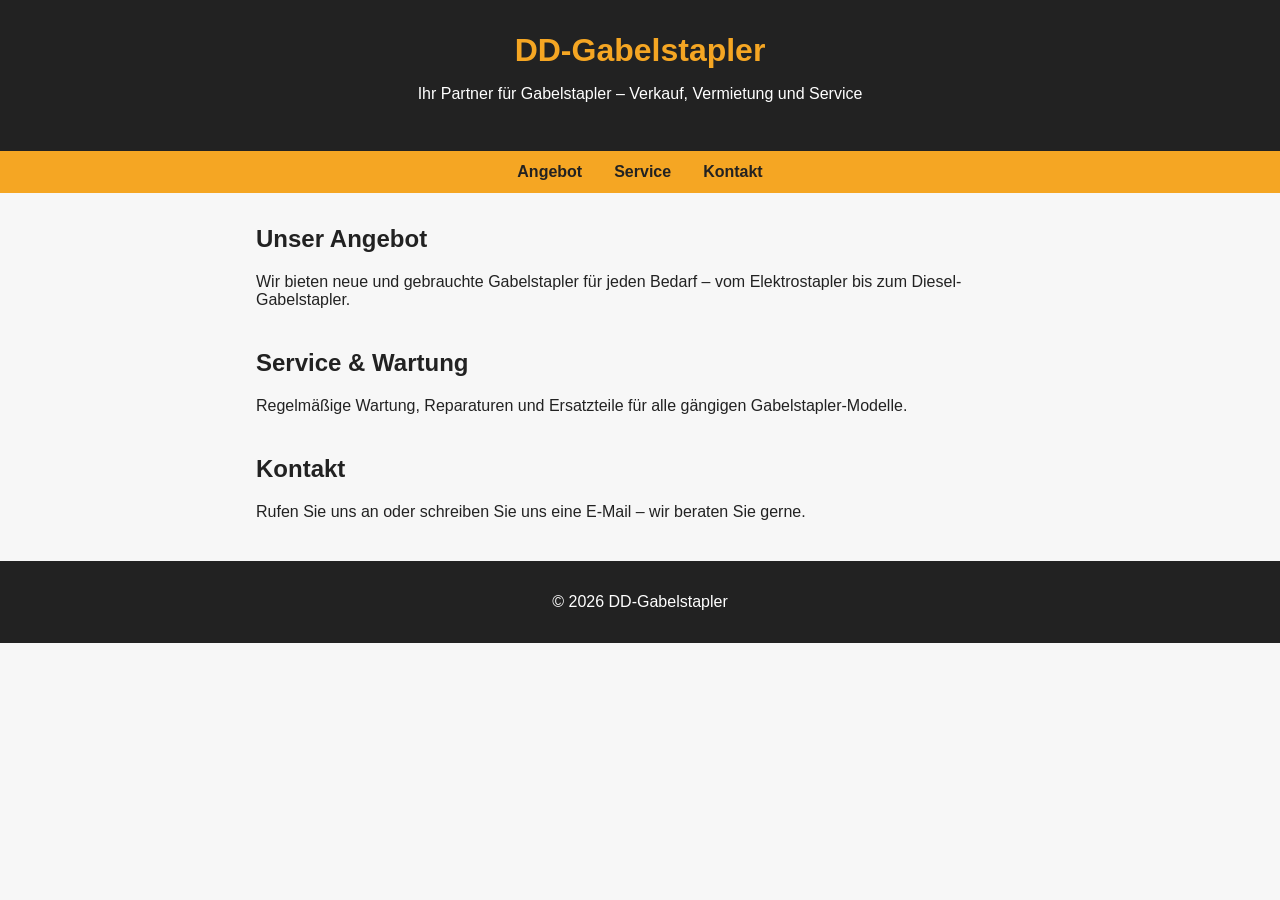
==== index.html @ f49a1f45 "Initial website scaffold for DD-Gabelstapler Co-Authored-By: Claude Sonnet 5 <noreply@anthropic.com>" ====
<!DOCTYPE html>
<html lang="de">
<head>
  <meta charset="UTF-8">
  <meta name="viewport" content="width=device-width, initial-scale=1.0">
  <title>DD-Gabelstapler</title>
  <link rel="stylesheet" href="style.css">
</head>
<body>
  <header>
    <h1>DD-Gabelstapler</h1>
    <p>Ihr Partner für Gabelstapler – Verkauf, Vermietung und Service</p>
  </header>

  <nav>
    <a href="#angebot">Angebot</a>
    <a href="#service">Service</a>
    <a href="#kontakt">Kontakt</a>
  </nav>

  <main>
    <section id="angebot">
      <h2>Unser Angebot</h2>
      <p>Wir bieten neue und gebrauchte Gabelstapler für jeden Bedarf – vom Elektrostapler bis zum Diesel-Gabelstapler.</p>
    </section>

    <section id="service">
      <h2>Service &amp; Wartung</h2>
      <p>Regelmäßige Wartung, Reparaturen und Ersatzteile für alle gängigen Gabelstapler-Modelle.</p>
    </section>

    <section id="kontakt">
      <h2>Kontakt</h2>
      <p>Rufen Sie uns an oder schreiben Sie uns eine E-Mail – wir beraten Sie gerne.</p>
    </section>
  </main>

  <footer>
    <p>&copy; 2026 DD-Gabelstapler</p>
  </footer>
</body>
</html>
---- style.css ----
:root {
  --primary: #f5a623;
  --dark: #222;
  --light: #f7f7f7;
}

* {
  box-sizing: border-box;
}

body {
  margin: 0;
  font-family: Arial, Helvetica, sans-serif;
  color: var(--dark);
  background: var(--light);
}

header {
  background: var(--dark);
  color: white;
  padding: 2rem 1rem;
  text-align: center;
}

header h1 {
  margin: 0;
  color: var(--primary);
}

nav {
  display: flex;
  justify-content: center;
  gap: 2rem;
  background: var(--primary);
  padding: 0.75rem;
}

nav a {
  color: var(--dark);
  text-decoration: none;
  font-weight: bold;
}

nav a:hover {
  text-decoration: underline;
}

main {
  max-width: 800px;
  margin: 2rem auto;
  padding: 0 1rem;
}

section {
  margin-bottom: 2.5rem;
}

footer {
  text-align: center;
  padding: 1rem;
  background: var(--dark);
  color: white;
}
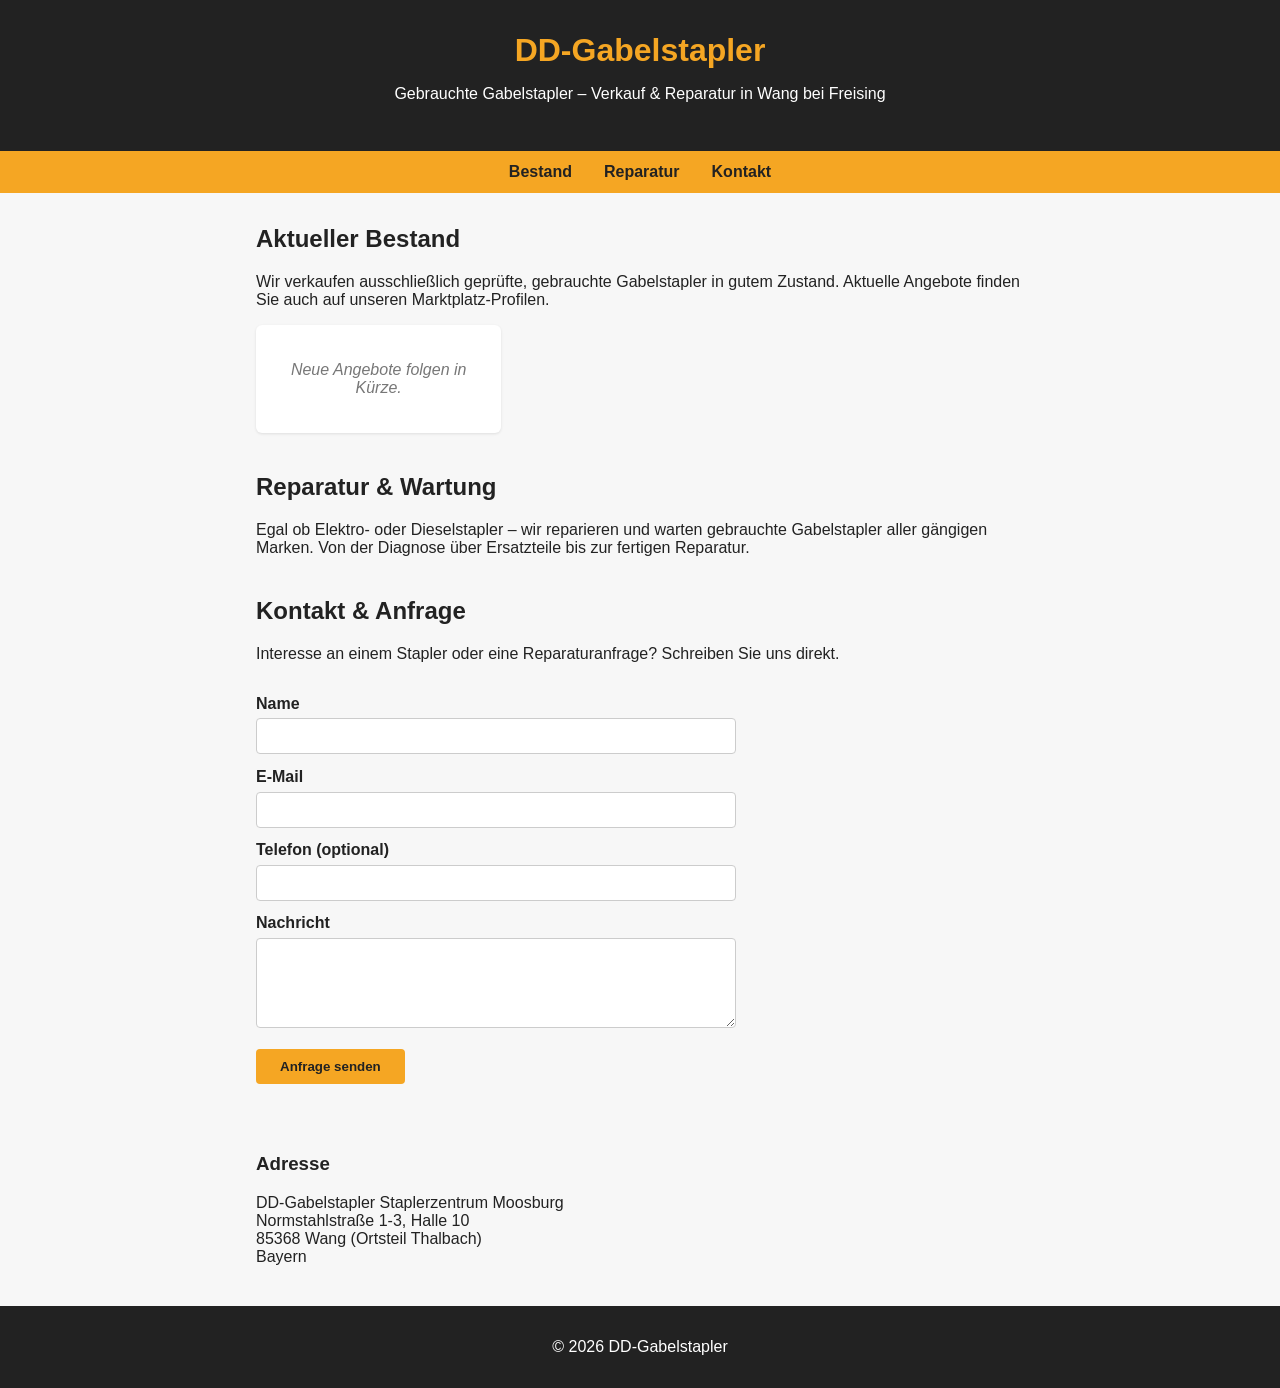
==== commit 849f2e2d: "Add real business content, contact form and PWA install support Website now reflects DD-Gabelstapler" ====
--- a/index.html
+++ b/index.html
@@ -3,40 +3,77 @@
 <head>
   <meta charset="UTF-8">
   <meta name="viewport" content="width=device-width, initial-scale=1.0">
-  <title>DD-Gabelstapler</title>
+  <title>DD-Gabelstapler – Staplerzentrum Moosburg</title>
+  <meta name="description" content="Gebrauchte Gabelstapler kaufen und reparieren lassen. DD-Gabelstapler Staplerzentrum in Wang bei Freising, Bayern.">
+  <link rel="manifest" href="manifest.json">
+  <meta name="theme-color" content="#f5a623">
   <link rel="stylesheet" href="style.css">
 </head>
 <body>
   <header>
     <h1>DD-Gabelstapler</h1>
-    <p>Ihr Partner für Gabelstapler – Verkauf, Vermietung und Service</p>
+    <p>Gebrauchte Gabelstapler – Verkauf &amp; Reparatur in Wang bei Freising</p>
+    <button id="install-btn" hidden>App installieren</button>
   </header>
 
   <nav>
-    <a href="#angebot">Angebot</a>
-    <a href="#service">Service</a>
+    <a href="#bestand">Bestand</a>
+    <a href="#service">Reparatur</a>
     <a href="#kontakt">Kontakt</a>
   </nav>
 
   <main>
-    <section id="angebot">
-      <h2>Unser Angebot</h2>
-      <p>Wir bieten neue und gebrauchte Gabelstapler für jeden Bedarf – vom Elektrostapler bis zum Diesel-Gabelstapler.</p>
+    <section id="bestand">
+      <h2>Aktueller Bestand</h2>
+      <p>Wir verkaufen ausschließlich geprüfte, gebrauchte Gabelstapler in gutem Zustand. Aktuelle Angebote finden Sie auch auf unseren Marktplatz-Profilen.</p>
+      <div class="grid" id="inventory">
+        <div class="card placeholder">
+          <p>Neue Angebote folgen in Kürze.</p>
+        </div>
+      </div>
     </section>
 
     <section id="service">
-      <h2>Service &amp; Wartung</h2>
-      <p>Regelmäßige Wartung, Reparaturen und Ersatzteile für alle gängigen Gabelstapler-Modelle.</p>
+      <h2>Reparatur &amp; Wartung</h2>
+      <p>Egal ob Elektro- oder Dieselstapler – wir reparieren und warten gebrauchte Gabelstapler aller gängigen Marken. Von der Diagnose über Ersatzteile bis zur fertigen Reparatur.</p>
     </section>
 
     <section id="kontakt">
-      <h2>Kontakt</h2>
-      <p>Rufen Sie uns an oder schreiben Sie uns eine E-Mail – wir beraten Sie gerne.</p>
+      <h2>Kontakt &amp; Anfrage</h2>
+      <p>Interesse an einem Stapler oder eine Reparaturanfrage? Schreiben Sie uns direkt.</p>
+      <form id="kontaktform">
+        <label for="name">Name</label>
+        <input type="text" id="name" name="name" required>
+
+        <label for="email">E-Mail</label>
+        <input type="email" id="email" name="email" required>
+
+        <label for="telefon">Telefon (optional)</label>
+        <input type="tel" id="telefon" name="telefon">
+
+        <label for="nachricht">Nachricht</label>
+        <textarea id="nachricht" name="nachricht" rows="4" required></textarea>
+
+        <button type="submit">Anfrage senden</button>
+        <p id="form-status" role="status"></p>
+      </form>
+
+      <div class="adresse">
+        <h3>Adresse</h3>
+        <p>
+          DD-Gabelstapler Staplerzentrum Moosburg<br>
+          Normstahlstraße 1-3, Halle 10<br>
+          85368 Wang (Ortsteil Thalbach)<br>
+          Bayern
+        </p>
+      </div>
     </section>
   </main>
 
   <footer>
     <p>&copy; 2026 DD-Gabelstapler</p>
   </footer>
+
+  <script src="app.js"></script>
 </body>
 </html>
--- a/style.css
+++ b/style.css
@@ -25,6 +25,17 @@
 header h1 {
   margin: 0;
   color: var(--primary);
+}
+
+#install-btn {
+  margin-top: 1rem;
+  padding: 0.5rem 1.25rem;
+  background: var(--primary);
+  color: var(--dark);
+  border: none;
+  border-radius: 4px;
+  font-weight: bold;
+  cursor: pointer;
 }
 
 nav {
@@ -55,6 +66,68 @@
   margin-bottom: 2.5rem;
 }
 
+.grid {
+  display: grid;
+  grid-template-columns: repeat(auto-fill, minmax(220px, 1fr));
+  gap: 1rem;
+  margin-top: 1rem;
+}
+
+.card {
+  background: white;
+  border-radius: 6px;
+  padding: 1.25rem;
+  box-shadow: 0 1px 3px rgba(0, 0, 0, 0.1);
+}
+
+.card.placeholder {
+  text-align: center;
+  color: #777;
+  font-style: italic;
+}
+
+form {
+  display: flex;
+  flex-direction: column;
+  max-width: 480px;
+  margin-top: 1.5rem;
+  gap: 0.35rem;
+}
+
+form label {
+  font-weight: bold;
+  margin-top: 0.5rem;
+}
+
+form input,
+form textarea {
+  padding: 0.5rem;
+  border: 1px solid #ccc;
+  border-radius: 4px;
+  font: inherit;
+}
+
+form button {
+  margin-top: 1rem;
+  padding: 0.6rem 1.5rem;
+  background: var(--primary);
+  color: var(--dark);
+  border: none;
+  border-radius: 4px;
+  font-weight: bold;
+  cursor: pointer;
+  align-self: flex-start;
+}
+
+#form-status {
+  color: green;
+  font-weight: bold;
+}
+
+.adresse {
+  margin-top: 2rem;
+}
+
 footer {
   text-align: center;
   padding: 1rem;
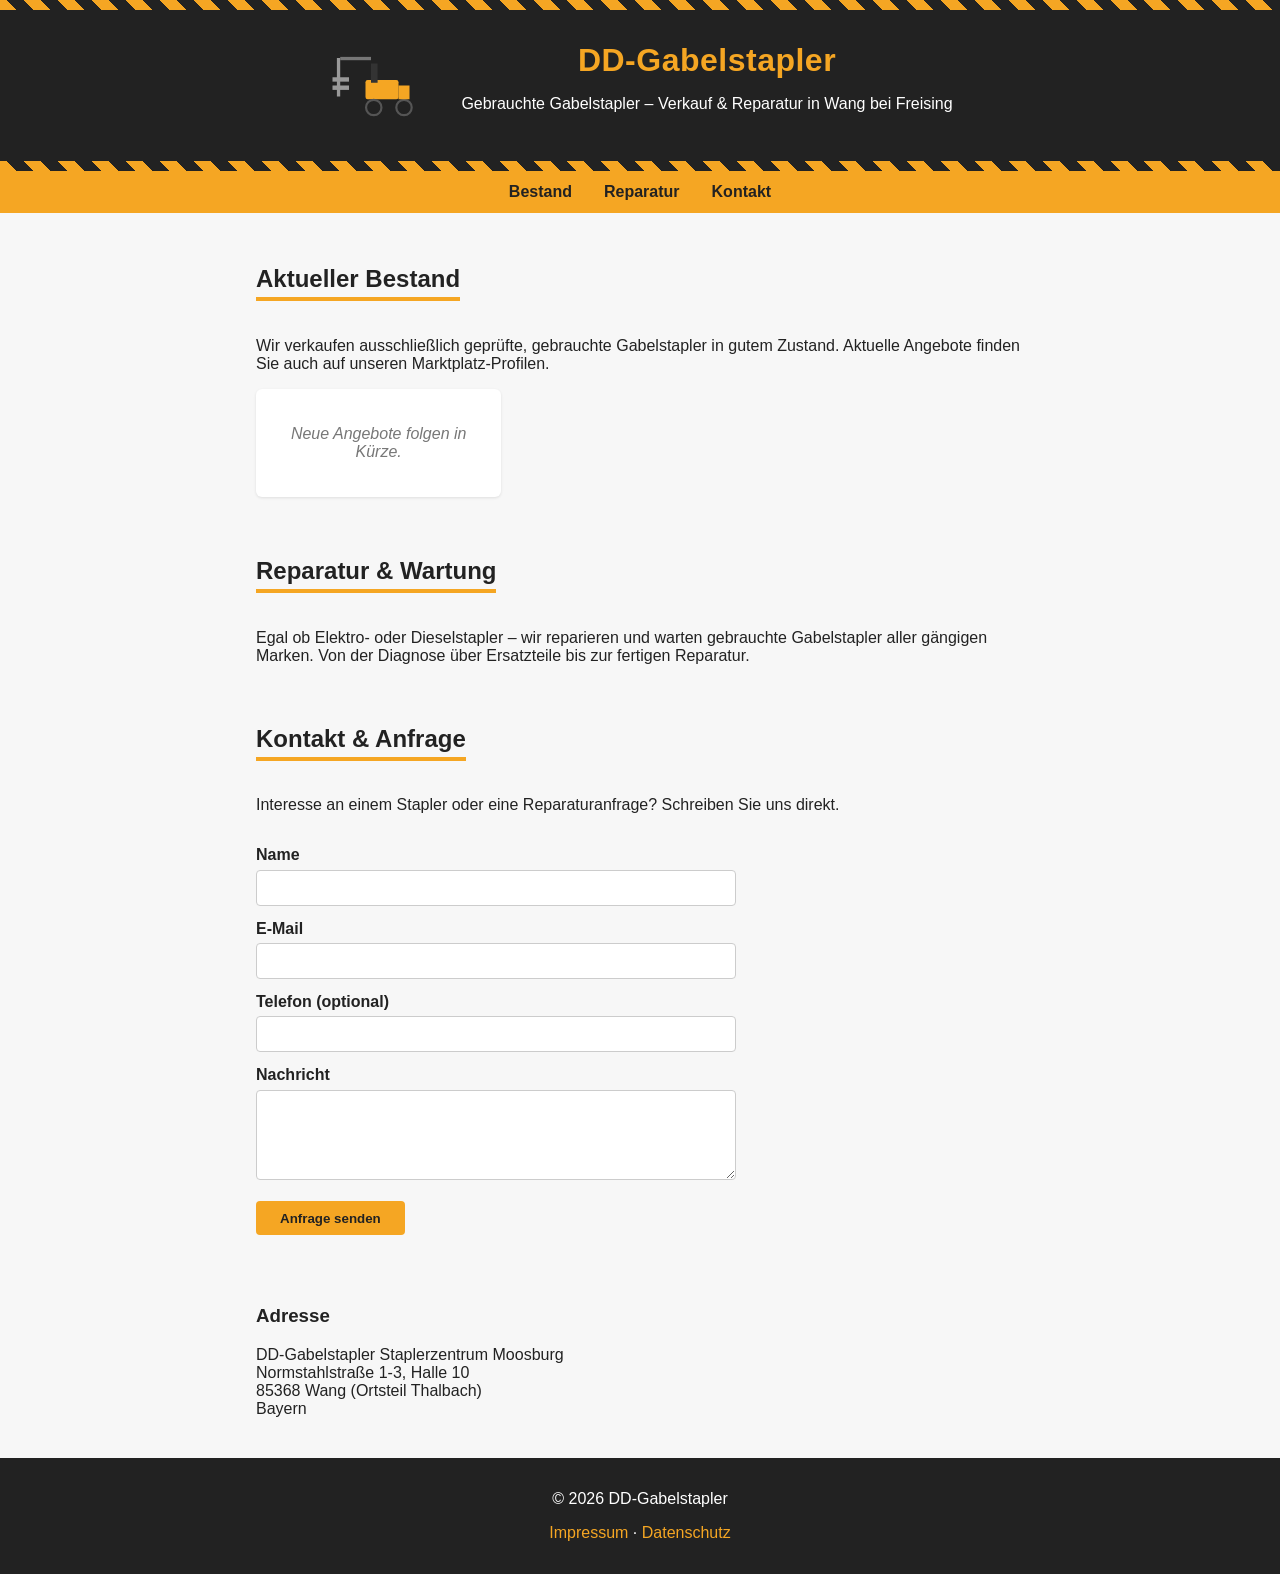
==== commit 4e43593d: "Add Impressum/Datenschutz pages and forklift-themed design Adds required legal pages for DSGVO/TMG c" ====
--- a/index.html
+++ b/index.html
@@ -11,9 +11,26 @@
 </head>
 <body>
   <header>
-    <h1>DD-Gabelstapler</h1>
-    <p>Gebrauchte Gabelstapler – Verkauf &amp; Reparatur in Wang bei Freising</p>
-    <button id="install-btn" hidden>App installieren</button>
+    <div class="hazard-stripe"></div>
+    <div class="header-content">
+      <svg class="forklift-icon" viewBox="0 0 200 140" aria-hidden="true">
+        <rect x="70" y="60" width="60" height="35" rx="4" fill="#f5a623"/>
+        <rect x="80" y="30" width="12" height="35" fill="#333"/>
+        <circle cx="85" cy="110" r="14" fill="#222" stroke="#555" stroke-width="4"/>
+        <circle cx="140" cy="110" r="14" fill="#222" stroke="#555" stroke-width="4"/>
+        <rect x="130" y="70" width="20" height="25" fill="#f5a623"/>
+        <rect x="18" y="20" width="6" height="70" fill="#999"/>
+        <rect x="10" y="55" width="30" height="8" fill="#999"/>
+        <rect x="10" y="70" width="30" height="8" fill="#999"/>
+        <rect x="24" y="18" width="56" height="6" fill="#777"/>
+      </svg>
+      <div>
+        <h1>DD-Gabelstapler</h1>
+        <p>Gebrauchte Gabelstapler – Verkauf &amp; Reparatur in Wang bei Freising</p>
+        <button id="install-btn" hidden>App installieren</button>
+      </div>
+    </div>
+    <div class="hazard-stripe"></div>
   </header>
 
   <nav>
@@ -72,6 +89,7 @@
 
   <footer>
     <p>&copy; 2026 DD-Gabelstapler</p>
+    <p class="legal-links"><a href="impressum.html">Impressum</a> · <a href="datenschutz.html">Datenschutz</a></p>
   </footer>
 
   <script src="app.js"></script>
--- a/style.css
+++ b/style.css
@@ -18,13 +18,39 @@
 header {
   background: var(--dark);
   color: white;
+  text-align: center;
+}
+
+.hazard-stripe {
+  height: 10px;
+  background: repeating-linear-gradient(
+    45deg,
+    var(--primary),
+    var(--primary) 12px,
+    var(--dark) 12px,
+    var(--dark) 24px
+  );
+}
+
+.header-content {
+  display: flex;
+  align-items: center;
+  justify-content: center;
+  gap: 1.5rem;
   padding: 2rem 1rem;
-  text-align: center;
+  flex-wrap: wrap;
+}
+
+.forklift-icon {
+  width: 110px;
+  height: auto;
+  flex-shrink: 0;
 }
 
 header h1 {
   margin: 0;
   color: var(--primary);
+  letter-spacing: 0.5px;
 }
 
 #install-btn {
@@ -64,6 +90,12 @@
 
 section {
   margin-bottom: 2.5rem;
+}
+
+section h2 {
+  display: inline-block;
+  border-bottom: 4px solid var(--primary);
+  padding-bottom: 0.25rem;
 }
 
 .grid {
@@ -134,3 +166,24 @@
   background: var(--dark);
   color: white;
 }
+
+.legal-links {
+  margin-top: 0.5rem;
+}
+
+.legal-links a {
+  color: var(--primary);
+  text-decoration: none;
+}
+
+.legal-links a:hover {
+  text-decoration: underline;
+}
+
+.legal-page main {
+  max-width: 700px;
+}
+
+.legal-page h2 {
+  margin-top: 2rem;
+}
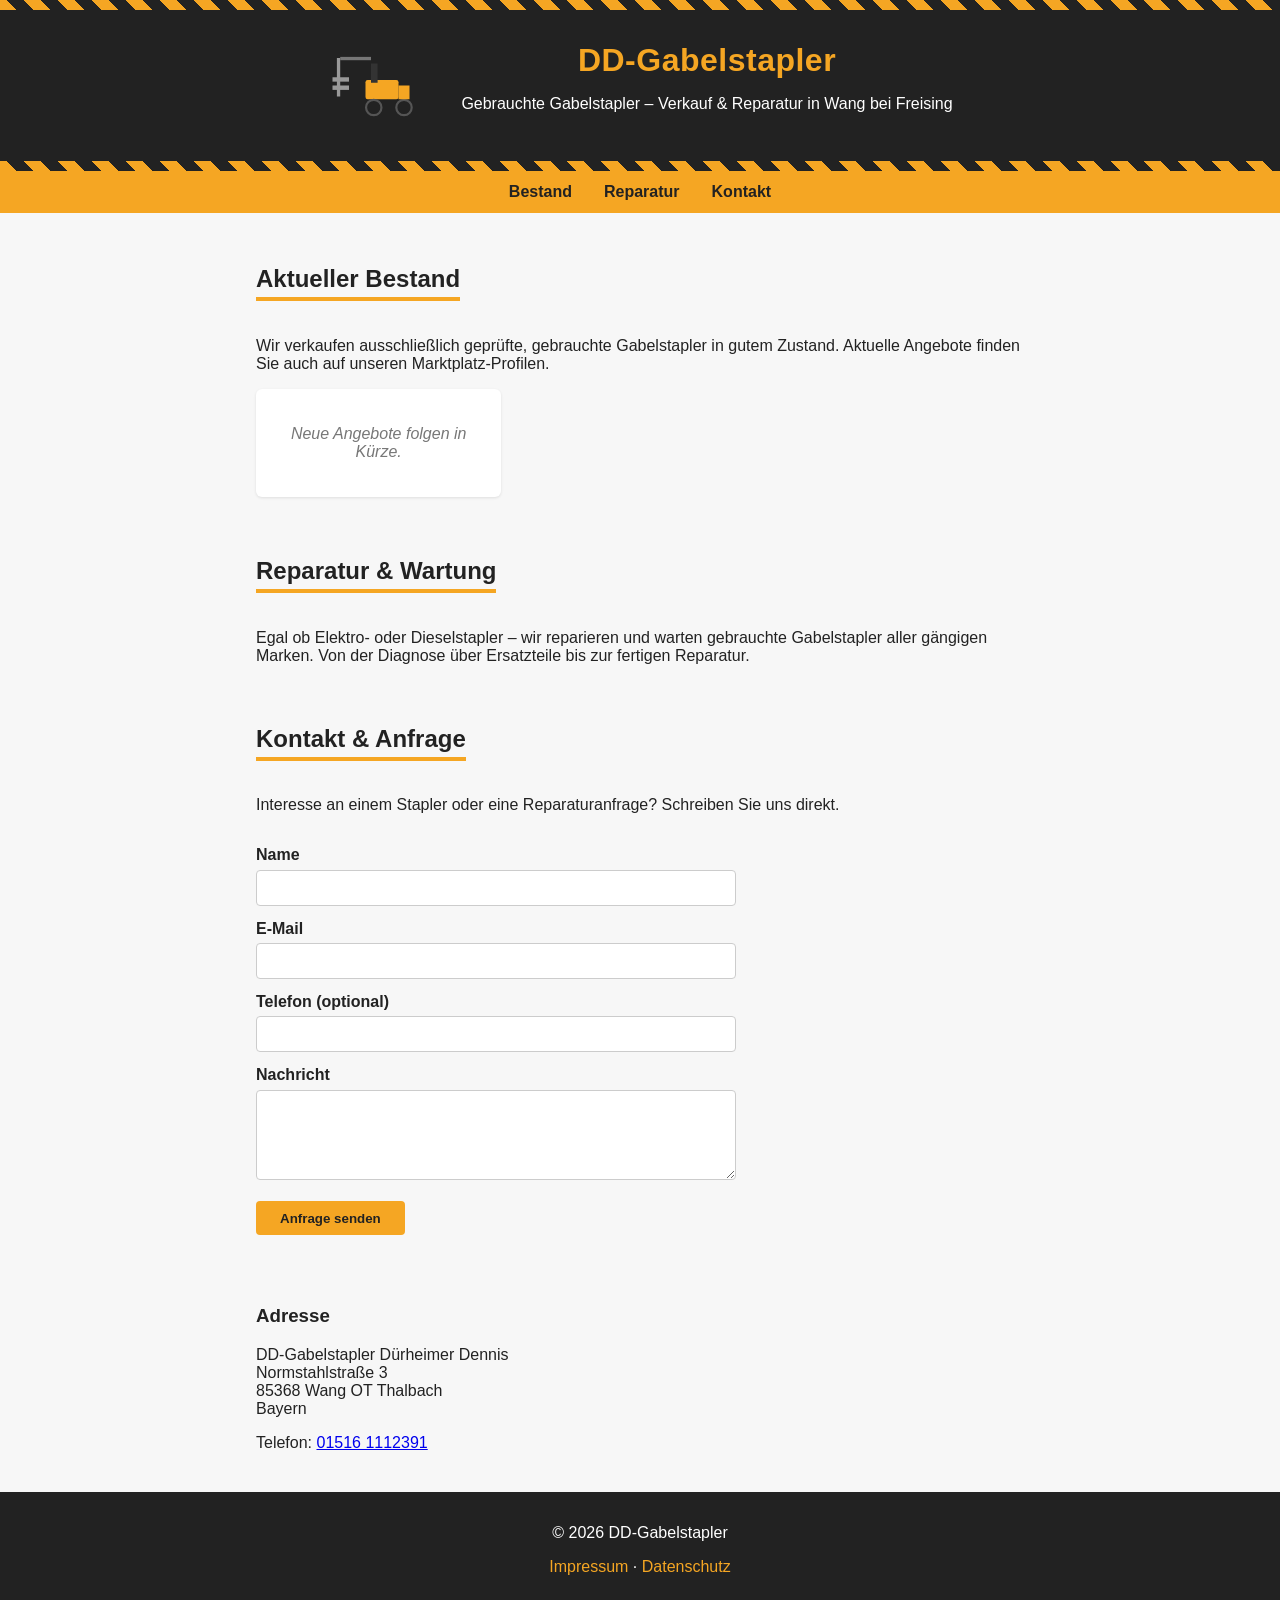
==== commit add5b747: "Update legal name, address and phone number Co-Authored-By: Claude Sonnet 5 <noreply@anthropic.com>" ====
--- a/index.html
+++ b/index.html
@@ -78,11 +78,12 @@
       <div class="adresse">
         <h3>Adresse</h3>
         <p>
-          DD-Gabelstapler Staplerzentrum Moosburg<br>
-          Normstahlstraße 1-3, Halle 10<br>
-          85368 Wang (Ortsteil Thalbach)<br>
+          DD-Gabelstapler Dürheimer Dennis<br>
+          Normstahlstraße 3<br>
+          85368 Wang OT Thalbach<br>
           Bayern
         </p>
+        <p>Telefon: <a href="tel:+4915161112391">01516 1112391</a></p>
       </div>
     </section>
   </main>
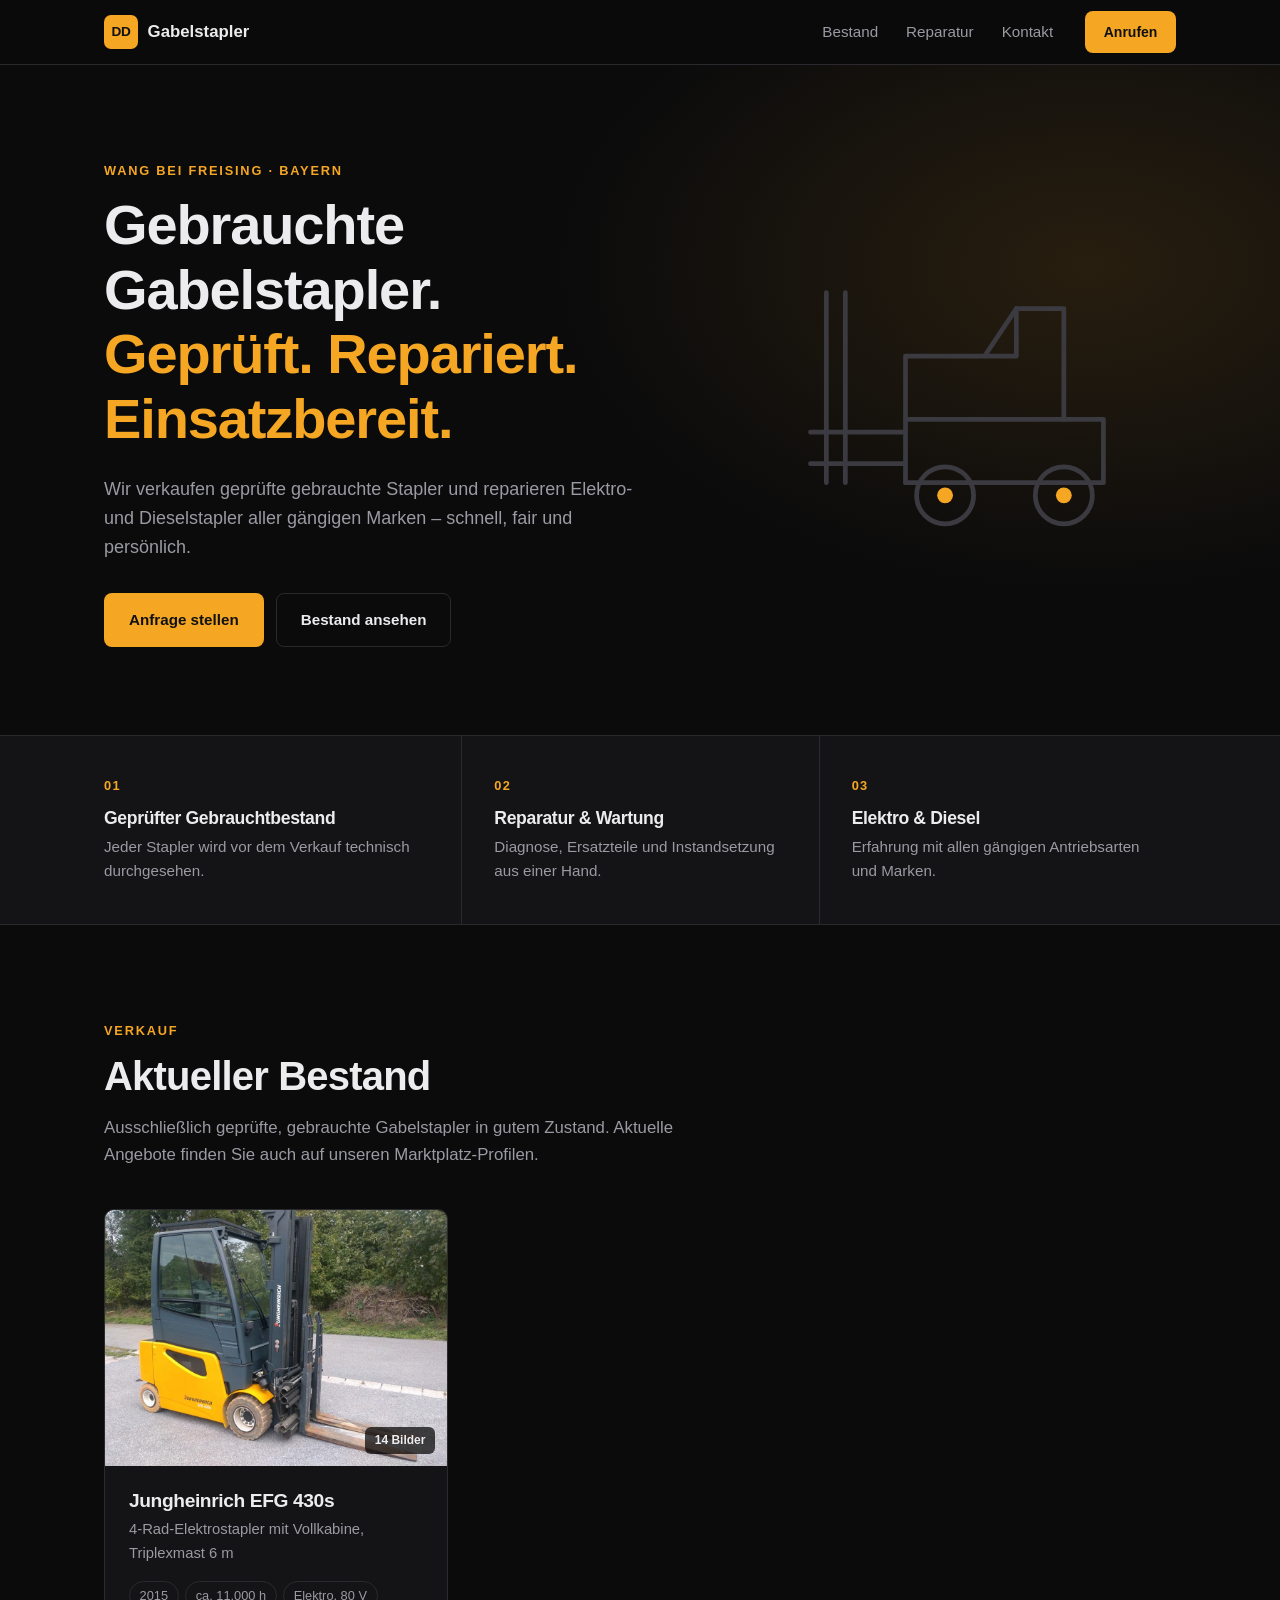
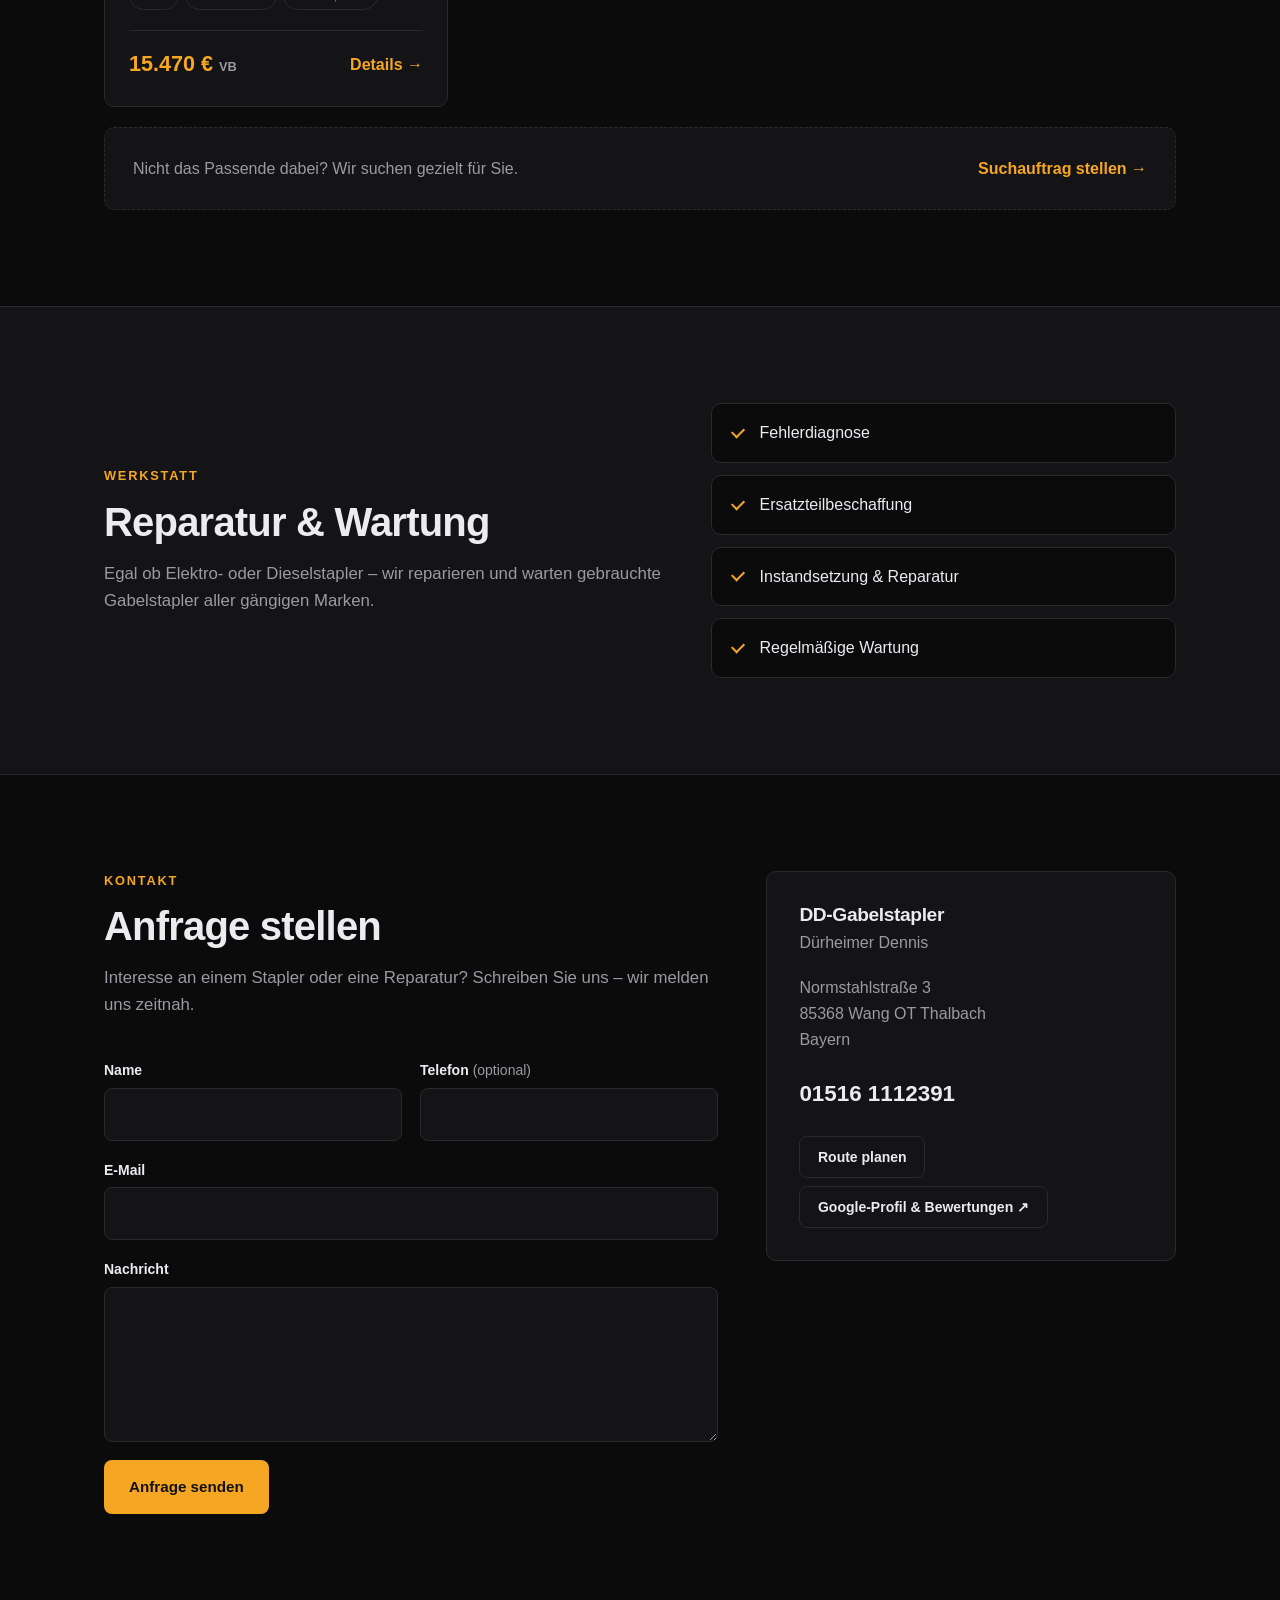
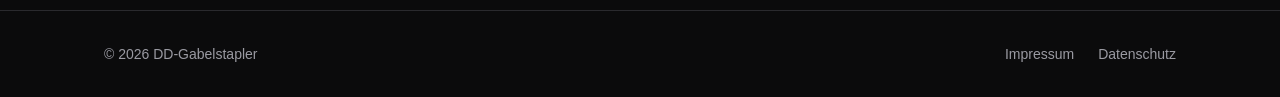
==== commit 0e1d3db0: "Redesign site in dark theme and add inventory with detail page - Dark, modern layout with sticky hea" ====
--- a/index.html
+++ b/index.html
@@ -3,96 +3,171 @@
 <head>
   <meta charset="UTF-8">
   <meta name="viewport" content="width=device-width, initial-scale=1.0">
-  <title>DD-Gabelstapler – Staplerzentrum Moosburg</title>
-  <meta name="description" content="Gebrauchte Gabelstapler kaufen und reparieren lassen. DD-Gabelstapler Staplerzentrum in Wang bei Freising, Bayern.">
+  <title>DD-Gabelstapler – Gebrauchte Gabelstapler &amp; Reparatur bei Freising</title>
+  <meta name="description" content="Geprüfte gebrauchte Gabelstapler kaufen und reparieren lassen. DD-Gabelstapler in Wang bei Freising, Bayern.">
   <link rel="manifest" href="manifest.json">
-  <meta name="theme-color" content="#f5a623">
+  <link rel="icon" href="icons/icon.svg" type="image/svg+xml">
+  <meta name="theme-color" content="#0b0b0c">
   <link rel="stylesheet" href="style.css">
 </head>
 <body>
-  <header>
-    <div class="hazard-stripe"></div>
-    <div class="header-content">
-      <svg class="forklift-icon" viewBox="0 0 200 140" aria-hidden="true">
-        <rect x="70" y="60" width="60" height="35" rx="4" fill="#f5a623"/>
-        <rect x="80" y="30" width="12" height="35" fill="#333"/>
-        <circle cx="85" cy="110" r="14" fill="#222" stroke="#555" stroke-width="4"/>
-        <circle cx="140" cy="110" r="14" fill="#222" stroke="#555" stroke-width="4"/>
-        <rect x="130" y="70" width="20" height="25" fill="#f5a623"/>
-        <rect x="18" y="20" width="6" height="70" fill="#999"/>
-        <rect x="10" y="55" width="30" height="8" fill="#999"/>
-        <rect x="10" y="70" width="30" height="8" fill="#999"/>
-        <rect x="24" y="18" width="56" height="6" fill="#777"/>
-      </svg>
-      <div>
-        <h1>DD-Gabelstapler</h1>
-        <p>Gebrauchte Gabelstapler – Verkauf &amp; Reparatur in Wang bei Freising</p>
-        <button id="install-btn" hidden>App installieren</button>
-      </div>
+  <header class="site-header">
+    <div class="container header-inner">
+      <a href="#top" class="brand" aria-label="DD-Gabelstapler Startseite">
+        <span class="brand-mark">DD</span>
+        <span class="brand-name">Gabelstapler</span>
+      </a>
+      <nav class="main-nav" aria-label="Hauptnavigation">
+        <a href="#bestand">Bestand</a>
+        <a href="#service">Reparatur</a>
+        <a href="#kontakt">Kontakt</a>
+      </nav>
+      <a href="tel:+4915161112391" class="btn btn-primary btn-sm header-cta">Anrufen</a>
     </div>
-    <div class="hazard-stripe"></div>
   </header>
 
-  <nav>
-    <a href="#bestand">Bestand</a>
-    <a href="#service">Reparatur</a>
-    <a href="#kontakt">Kontakt</a>
-  </nav>
-
-  <main>
-    <section id="bestand">
-      <h2>Aktueller Bestand</h2>
-      <p>Wir verkaufen ausschließlich geprüfte, gebrauchte Gabelstapler in gutem Zustand. Aktuelle Angebote finden Sie auch auf unseren Marktplatz-Profilen.</p>
-      <div class="grid" id="inventory">
-        <div class="card placeholder">
-          <p>Neue Angebote folgen in Kürze.</p>
+  <main id="top">
+    <section class="hero">
+      <div class="container hero-inner">
+        <div class="hero-text">
+          <p class="eyebrow">Wang bei Freising · Bayern</p>
+          <h1>Gebrauchte Gabelstapler.<br><span class="accent">Geprüft. Repariert. Einsatzbereit.</span></h1>
+          <p class="lead">Wir verkaufen geprüfte gebrauchte Stapler und reparieren Elektro- und Dieselstapler aller gängigen Marken – schnell, fair und persönlich.</p>
+          <div class="hero-actions">
+            <a href="#kontakt" class="btn btn-primary">Anfrage stellen</a>
+            <a href="#bestand" class="btn btn-ghost">Bestand ansehen</a>
+          </div>
+          <button id="install-btn" class="btn-link" hidden>App installieren</button>
+        </div>
+        <div class="hero-visual" aria-hidden="true">
+          <svg viewBox="0 0 240 180" class="forklift">
+            <g fill="none" stroke="currentColor" stroke-width="3" stroke-linejoin="round" stroke-linecap="round">
+              <path d="M40 20 V140"/>
+              <path d="M52 20 V140"/>
+              <path d="M30 128 H90"/>
+              <path d="M30 108 H90"/>
+              <path d="M90 140 V60 H140 L160 30 H190 V100"/>
+              <path d="M90 100 H215 V140 H90"/>
+              <path d="M160 30 V60 H140"/>
+            </g>
+            <circle cx="115" cy="148" r="18" fill="none" stroke="currentColor" stroke-width="3"/>
+            <circle cx="190" cy="148" r="18" fill="none" stroke="currentColor" stroke-width="3"/>
+            <circle cx="115" cy="148" r="5" class="hub"/>
+            <circle cx="190" cy="148" r="5" class="hub"/>
+          </svg>
         </div>
       </div>
     </section>
 
-    <section id="service">
-      <h2>Reparatur &amp; Wartung</h2>
-      <p>Egal ob Elektro- oder Dieselstapler – wir reparieren und warten gebrauchte Gabelstapler aller gängigen Marken. Von der Diagnose über Ersatzteile bis zur fertigen Reparatur.</p>
+    <section class="features">
+      <div class="container feature-grid">
+        <div class="feature">
+          <span class="feature-num">01</span>
+          <h3>Geprüfter Gebrauchtbestand</h3>
+          <p>Jeder Stapler wird vor dem Verkauf technisch durchgesehen.</p>
+        </div>
+        <div class="feature">
+          <span class="feature-num">02</span>
+          <h3>Reparatur &amp; Wartung</h3>
+          <p>Diagnose, Ersatzteile und Instandsetzung aus einer Hand.</p>
+        </div>
+        <div class="feature">
+          <span class="feature-num">03</span>
+          <h3>Elektro &amp; Diesel</h3>
+          <p>Erfahrung mit allen gängigen Antriebsarten und Marken.</p>
+        </div>
+      </div>
     </section>
 
-    <section id="kontakt">
-      <h2>Kontakt &amp; Anfrage</h2>
-      <p>Interesse an einem Stapler oder eine Reparaturanfrage? Schreiben Sie uns direkt.</p>
-      <form id="kontaktform">
-        <label for="name">Name</label>
-        <input type="text" id="name" name="name" required>
+    <section id="bestand" class="section">
+      <div class="container">
+        <div class="section-head">
+          <p class="eyebrow">Verkauf</p>
+          <h2>Aktueller Bestand</h2>
+          <p class="section-lead">Ausschließlich geprüfte, gebrauchte Gabelstapler in gutem Zustand. Aktuelle Angebote finden Sie auch auf unseren Marktplatz-Profilen.</p>
+        </div>
+        <div class="grid" id="inventory"></div>
+        <div class="card placeholder search-cta">
+          <p>Nicht das Passende dabei? Wir suchen gezielt für Sie.</p>
+          <a href="#kontakt" class="btn-link">Suchauftrag stellen →</a>
+        </div>
+      </div>
+    </section>
 
-        <label for="email">E-Mail</label>
-        <input type="email" id="email" name="email" required>
+    <section id="service" class="section section-alt">
+      <div class="container service-inner">
+        <div class="section-head">
+          <p class="eyebrow">Werkstatt</p>
+          <h2>Reparatur &amp; Wartung</h2>
+          <p class="section-lead">Egal ob Elektro- oder Dieselstapler – wir reparieren und warten gebrauchte Gabelstapler aller gängigen Marken.</p>
+        </div>
+        <ul class="checklist">
+          <li>Fehlerdiagnose</li>
+          <li>Ersatzteilbeschaffung</li>
+          <li>Instandsetzung &amp; Reparatur</li>
+          <li>Regelmäßige Wartung</li>
+        </ul>
+      </div>
+    </section>
 
-        <label for="telefon">Telefon (optional)</label>
-        <input type="tel" id="telefon" name="telefon">
+    <section id="kontakt" class="section">
+      <div class="container contact-inner">
+        <div>
+          <div class="section-head">
+            <p class="eyebrow">Kontakt</p>
+            <h2>Anfrage stellen</h2>
+            <p class="section-lead">Interesse an einem Stapler oder eine Reparatur? Schreiben Sie uns – wir melden uns zeitnah.</p>
+          </div>
+          <form id="kontaktform">
+            <div class="field-row">
+              <div class="field">
+                <label for="name">Name</label>
+                <input type="text" id="name" name="name" autocomplete="name" required>
+              </div>
+              <div class="field">
+                <label for="telefon">Telefon <span class="optional">(optional)</span></label>
+                <input type="tel" id="telefon" name="telefon" autocomplete="tel">
+              </div>
+            </div>
+            <div class="field">
+              <label for="email">E-Mail</label>
+              <input type="email" id="email" name="email" autocomplete="email" required>
+            </div>
+            <div class="field">
+              <label for="nachricht">Nachricht</label>
+              <textarea id="nachricht" name="nachricht" rows="5" required></textarea>
+            </div>
+            <button type="submit" class="btn btn-primary">Anfrage senden</button>
+            <p id="form-status" role="status"></p>
+          </form>
+        </div>
 
-        <label for="nachricht">Nachricht</label>
-        <textarea id="nachricht" name="nachricht" rows="4" required></textarea>
-
-        <button type="submit">Anfrage senden</button>
-        <p id="form-status" role="status"></p>
-      </form>
-
-      <div class="adresse">
-        <h3>Adresse</h3>
-        <p>
-          DD-Gabelstapler Dürheimer Dennis<br>
-          Normstahlstraße 3<br>
-          85368 Wang OT Thalbach<br>
-          Bayern
-        </p>
-        <p>Telefon: <a href="tel:+4915161112391">01516 1112391</a></p>
+        <aside class="contact-card">
+          <h3>DD-Gabelstapler</h3>
+          <p class="muted">Dürheimer Dennis</p>
+          <address>
+            Normstahlstraße 3<br>
+            85368 Wang OT Thalbach<br>
+            Bayern
+          </address>
+          <a href="tel:+4915161112391" class="contact-phone">01516 1112391</a>
+          <div class="contact-links">
+            <a href="https://www.google.com/maps/search/?api=1&amp;query=DD-Gabelstapler+D%C3%BCrheimer+Dennis+Normstahlstra%C3%9Fe+3+85368+Wang" target="_blank" rel="noopener" class="btn btn-ghost btn-sm">Route planen</a>
+            <a href="https://share.google/BTHhWk93A1nCKW1MD" target="_blank" rel="noopener" class="btn btn-ghost btn-sm">Google-Profil &amp; Bewertungen ↗</a>
+          </div>
+        </aside>
       </div>
     </section>
   </main>
 
-  <footer>
-    <p>&copy; 2026 DD-Gabelstapler</p>
-    <p class="legal-links"><a href="impressum.html">Impressum</a> · <a href="datenschutz.html">Datenschutz</a></p>
+  <footer class="site-footer">
+    <div class="container footer-inner">
+      <p>&copy; 2026 DD-Gabelstapler</p>
+      <p class="legal-links"><a href="impressum.html">Impressum</a><a href="datenschutz.html">Datenschutz</a></p>
+    </div>
   </footer>
 
+  <script src="bestand.js"></script>
   <script src="app.js"></script>
 </body>
 </html>
--- a/style.css
+++ b/style.css
@@ -1,189 +1,907 @@
 :root {
-  --primary: #f5a623;
-  --dark: #222;
-  --light: #f7f7f7;
+  --bg: #0b0b0c;
+  --surface: #141416;
+  --surface-2: #1b1b1e;
+  --border: #2a2a2e;
+  --text: #ececee;
+  --muted: #9a9aa2;
+  --accent: #f5a623;
+  --accent-hover: #ffb84a;
+  --radius: 10px;
+  --font: -apple-system, BlinkMacSystemFont, "Segoe UI", Roboto, "Helvetica Neue", Arial, sans-serif;
 }
 
 * {
   box-sizing: border-box;
 }
 
+html {
+  scroll-behavior: smooth;
+  scroll-padding-top: 72px;
+}
+
 body {
   margin: 0;
-  font-family: Arial, Helvetica, sans-serif;
-  color: var(--dark);
-  background: var(--light);
-}
-
-header {
-  background: var(--dark);
-  color: white;
-  text-align: center;
-}
-
-.hazard-stripe {
-  height: 10px;
-  background: repeating-linear-gradient(
-    45deg,
-    var(--primary),
-    var(--primary) 12px,
-    var(--dark) 12px,
-    var(--dark) 24px
-  );
-}
-
-.header-content {
-  display: flex;
+  font-family: var(--font);
+  font-size: 16px;
+  line-height: 1.6;
+  color: var(--text);
+  background: var(--bg);
+  -webkit-font-smoothing: antialiased;
+}
+
+a {
+  color: var(--accent);
+}
+
+h1, h2, h3 {
+  line-height: 1.15;
+  letter-spacing: -0.02em;
+  margin: 0;
+}
+
+.container {
+  max-width: 1120px;
+  margin: 0 auto;
+  padding: 0 24px;
+}
+
+.accent {
+  color: var(--accent);
+}
+
+.muted {
+  color: var(--muted);
+}
+
+.eyebrow {
+  margin: 0 0 0.75rem;
+  font-size: 0.8rem;
+  font-weight: 600;
+  letter-spacing: 0.14em;
+  text-transform: uppercase;
+  color: var(--accent);
+}
+
+/* Buttons */
+.btn {
+  display: inline-flex;
   align-items: center;
   justify-content: center;
+  padding: 0.85rem 1.5rem;
+  border-radius: 8px;
+  border: 1px solid transparent;
+  font: inherit;
+  font-weight: 600;
+  font-size: 0.95rem;
+  text-decoration: none;
+  cursor: pointer;
+  transition: background 0.2s, border-color 0.2s, color 0.2s;
+}
+
+.btn-sm {
+  padding: 0.55rem 1.1rem;
+  font-size: 0.875rem;
+}
+
+.btn-primary {
+  background: var(--accent);
+  color: #111;
+}
+
+.btn-primary:hover {
+  background: var(--accent-hover);
+}
+
+.btn-ghost {
+  background: transparent;
+  color: var(--text);
+  border-color: var(--border);
+}
+
+.btn-ghost:hover {
+  border-color: var(--muted);
+}
+
+.btn-link {
+  background: none;
+  border: none;
+  padding: 0;
+  font: inherit;
+  font-weight: 600;
+  color: var(--accent);
+  text-decoration: none;
+  cursor: pointer;
+}
+
+.btn-link:hover {
+  text-decoration: underline;
+}
+
+/* Header */
+.site-header {
+  position: sticky;
+  top: 0;
+  z-index: 10;
+  background: rgba(11, 11, 12, 0.85);
+  backdrop-filter: blur(12px);
+  -webkit-backdrop-filter: blur(12px);
+  border-bottom: 1px solid var(--border);
+}
+
+.header-inner {
+  display: flex;
+  align-items: center;
+  gap: 2rem;
+  height: 64px;
+}
+
+.brand {
+  display: flex;
+  align-items: center;
+  gap: 0.6rem;
+  color: var(--text);
+  text-decoration: none;
+  font-weight: 700;
+  font-size: 1.05rem;
+}
+
+.brand-mark {
+  display: grid;
+  place-items: center;
+  width: 34px;
+  height: 34px;
+  border-radius: 7px;
+  background: var(--accent);
+  color: #111;
+  font-size: 0.85rem;
+  font-weight: 800;
+  letter-spacing: -0.02em;
+}
+
+.main-nav {
+  display: flex;
+  gap: 1.75rem;
+  margin-left: auto;
+}
+
+.main-nav a {
+  color: var(--muted);
+  text-decoration: none;
+  font-size: 0.95rem;
+  font-weight: 500;
+  transition: color 0.2s;
+}
+
+.main-nav a:hover {
+  color: var(--text);
+}
+
+/* Hero */
+.hero {
+  position: relative;
+  overflow: hidden;
+  padding: 96px 0 88px;
+  background:
+    radial-gradient(ellipse 60% 70% at 85% 30%, rgba(245, 166, 35, 0.12), transparent 70%),
+    var(--bg);
+  border-bottom: 1px solid var(--border);
+}
+
+.hero-inner {
+  display: grid;
+  grid-template-columns: 1.3fr 1fr;
+  align-items: center;
+  gap: 3rem;
+}
+
+.hero h1 {
+  font-size: clamp(2.1rem, 5vw, 3.5rem);
+  font-weight: 800;
+}
+
+.lead {
+  margin: 1.5rem 0 2rem;
+  max-width: 34rem;
+  font-size: 1.125rem;
+  color: var(--muted);
+}
+
+.hero-actions {
+  display: flex;
+  flex-wrap: wrap;
+  gap: 0.75rem;
+}
+
+#install-btn {
+  margin-top: 1.5rem;
+  font-size: 0.9rem;
+}
+
+.hero-visual {
+  display: flex;
+  justify-content: center;
+}
+
+.forklift {
+  width: 100%;
+  max-width: 380px;
+  color: #3a3a40;
+}
+
+.forklift .hub {
+  fill: var(--accent);
+}
+
+/* Features */
+.features {
+  background: var(--surface);
+  border-bottom: 1px solid var(--border);
+}
+
+.feature-grid {
+  display: grid;
+  grid-template-columns: repeat(3, 1fr);
+}
+
+.feature {
+  padding: 2.5rem 2rem;
+  border-left: 1px solid var(--border);
+}
+
+.feature:first-child {
+  border-left: none;
+  padding-left: 0;
+}
+
+.feature-num {
+  display: block;
+  margin-bottom: 0.75rem;
+  font-size: 0.8rem;
+  font-weight: 700;
+  color: var(--accent);
+  letter-spacing: 0.1em;
+}
+
+.feature h3 {
+  font-size: 1.1rem;
+  margin-bottom: 0.4rem;
+}
+
+.feature p {
+  margin: 0;
+  color: var(--muted);
+  font-size: 0.95rem;
+}
+
+/* Sections */
+.section {
+  padding: 96px 0;
+}
+
+.section-alt {
+  background: var(--surface);
+  border-top: 1px solid var(--border);
+  border-bottom: 1px solid var(--border);
+}
+
+.section-head {
+  max-width: 40rem;
+  margin-bottom: 2.5rem;
+}
+
+.section-head h2 {
+  font-size: clamp(1.75rem, 3.5vw, 2.5rem);
+  font-weight: 800;
+}
+
+.section-lead {
+  margin: 1rem 0 0;
+  color: var(--muted);
+  font-size: 1.05rem;
+}
+
+/* Inventory */
+.grid {
+  display: grid;
+  grid-template-columns: repeat(auto-fill, minmax(260px, 1fr));
+  gap: 1.25rem;
+}
+
+.card {
+  background: var(--surface);
+  border: 1px solid var(--border);
+  border-radius: var(--radius);
+  padding: 1.75rem;
+}
+
+.card.placeholder {
+  grid-column: 1 / -1;
+  display: flex;
+  flex-wrap: wrap;
+  align-items: center;
+  justify-content: space-between;
+  gap: 1rem;
+  border-style: dashed;
+  color: var(--muted);
+}
+
+.card.placeholder p {
+  margin: 0;
+}
+
+.search-cta {
+  margin-top: 1.25rem;
+}
+
+.stapler-card {
+  display: flex;
+  flex-direction: column;
+  padding: 0;
+  overflow: hidden;
+  color: var(--text);
+  text-decoration: none;
+  transition: border-color 0.2s, transform 0.2s;
+}
+
+.stapler-card:hover {
+  border-color: #3d3d44;
+  transform: translateY(-2px);
+}
+
+.stapler-card-image {
+  position: relative;
+  aspect-ratio: 4 / 3;
+  background: var(--surface-2);
+}
+
+.stapler-card-image img {
+  width: 100%;
+  height: 100%;
+  object-fit: cover;
+  display: block;
+}
+
+.badge {
+  position: absolute;
+  right: 0.75rem;
+  bottom: 0.75rem;
+  padding: 0.25rem 0.6rem;
+  border-radius: 6px;
+  background: rgba(0, 0, 0, 0.7);
+  font-size: 0.75rem;
+  font-weight: 600;
+}
+
+.stapler-card-body {
+  display: flex;
+  flex-direction: column;
+  flex: 1;
+  padding: 1.5rem;
+}
+
+.stapler-card-body h3 {
+  font-size: 1.2rem;
+}
+
+.stapler-card-body .muted {
+  margin: 0.35rem 0 1rem;
+  font-size: 0.925rem;
+}
+
+.tags {
+  display: flex;
+  flex-wrap: wrap;
+  gap: 0.4rem;
+  list-style: none;
+  margin: 0 0 1.25rem;
+  padding: 0;
+}
+
+.tags li {
+  padding: 0.2rem 0.6rem;
+  border: 1px solid var(--border);
+  border-radius: 999px;
+  font-size: 0.8rem;
+  color: var(--muted);
+}
+
+.stapler-card-footer {
+  display: flex;
+  align-items: center;
+  justify-content: space-between;
+  margin-top: auto;
+  padding-top: 1rem;
+  border-top: 1px solid var(--border);
+}
+
+.price {
+  font-size: 1.35rem;
+  font-weight: 800;
+  color: var(--accent);
+}
+
+.price small {
+  font-size: 0.8rem;
+  font-weight: 600;
+  color: var(--muted);
+}
+
+/* Detail page */
+.detail {
+  padding-top: 2rem;
+  padding-bottom: 96px;
+}
+
+.back-link {
+  display: inline-block;
+  margin-bottom: 1.5rem;
+  color: var(--muted);
+  text-decoration: none;
+  font-size: 0.925rem;
+}
+
+.back-link:hover {
+  color: var(--text);
+}
+
+.detail-grid {
+  display: grid;
+  grid-template-columns: minmax(0, 1.6fr) minmax(0, 1fr);
+  gap: 2.5rem;
+  align-items: start;
+}
+
+.gallery-main {
+  position: relative;
+  aspect-ratio: 4 / 3;
+  background: #000;
+  border: 1px solid var(--border);
+  border-radius: var(--radius);
+  overflow: hidden;
+}
+
+.gallery-main img {
+  width: 100%;
+  height: 100%;
+  object-fit: contain;
+  display: block;
+}
+
+.gallery-nav {
+  position: absolute;
+  top: 50%;
+  transform: translateY(-50%);
+  width: 44px;
+  height: 44px;
+  border: none;
+  border-radius: 50%;
+  background: rgba(0, 0, 0, 0.6);
+  color: #fff;
+  font-size: 1.75rem;
+  line-height: 1;
+  cursor: pointer;
+  transition: background 0.2s;
+}
+
+.gallery-nav:hover {
+  background: rgba(0, 0, 0, 0.85);
+}
+
+.gallery-nav.prev {
+  left: 0.75rem;
+}
+
+.gallery-nav.next {
+  right: 0.75rem;
+}
+
+.gallery-count {
+  position: absolute;
+  right: 0.75rem;
+  bottom: 0.75rem;
+  padding: 0.25rem 0.6rem;
+  border-radius: 6px;
+  background: rgba(0, 0, 0, 0.7);
+  font-size: 0.8rem;
+  font-weight: 600;
+}
+
+.gallery-thumbs {
+  display: flex;
+  gap: 0.5rem;
+  margin-top: 0.75rem;
+  overflow-x: auto;
+  padding-bottom: 0.25rem;
+}
+
+.thumb {
+  flex: 0 0 84px;
+  height: 63px;
+  padding: 0;
+  border: 2px solid transparent;
+  border-radius: 6px;
+  overflow: hidden;
+  background: var(--surface);
+  cursor: pointer;
+  opacity: 0.55;
+  transition: opacity 0.2s, border-color 0.2s;
+}
+
+.thumb:hover {
+  opacity: 0.85;
+}
+
+.thumb.active {
+  border-color: var(--accent);
+  opacity: 1;
+}
+
+.thumb img {
+  width: 100%;
+  height: 100%;
+  object-fit: cover;
+  display: block;
+}
+
+.detail-sidebar {
+  position: sticky;
+  top: 88px;
+  padding: 2rem;
+  background: var(--surface);
+  border: 1px solid var(--border);
+  border-radius: var(--radius);
+}
+
+.detail-sidebar h1 {
+  font-size: clamp(1.6rem, 3vw, 2rem);
+  font-weight: 800;
+}
+
+.detail-sidebar > .muted {
+  margin: 0.5rem 0 0;
+}
+
+.price-box {
+  display: grid;
+  gap: 0.2rem;
+  margin: 1.5rem 0;
+  padding: 1.25rem 0;
+  border-top: 1px solid var(--border);
+  border-bottom: 1px solid var(--border);
+}
+
+.price-box .price {
+  font-size: 2rem;
+}
+
+.price-note {
+  font-size: 0.85rem;
+  color: var(--muted);
+}
+
+.specs {
+  display: grid;
+  gap: 0.6rem;
+  margin: 0 0 1.75rem;
+}
+
+.specs div {
+  display: flex;
+  justify-content: space-between;
+  gap: 1rem;
+  font-size: 0.925rem;
+}
+
+.specs dt {
+  color: var(--muted);
+}
+
+.specs dd {
+  margin: 0;
+  font-weight: 600;
+  text-align: right;
+}
+
+.detail-actions {
+  display: grid;
+  gap: 0.6rem;
+}
+
+.external-link {
+  display: inline-block;
+  margin-top: 1.25rem;
+  font-size: 0.875rem;
+}
+
+.detail-section {
+  margin-top: 4rem;
+  max-width: 820px;
+}
+
+.detail-section h2 {
+  font-size: 1.5rem;
+  font-weight: 800;
+  margin-bottom: 1.25rem;
+}
+
+.detail-section p {
+  margin: 0 0 0.75rem;
+}
+
+.checklist-2col {
+  grid-template-columns: 1fr 1fr;
+}
+
+.detail-missing {
+  margin-top: 1rem;
+}
+
+/* Service */
+.service-inner {
+  display: grid;
+  grid-template-columns: 1.2fr 1fr;
+  gap: 3rem;
+  align-items: center;
+}
+
+.service-inner .section-head {
+  margin-bottom: 0;
+}
+
+.checklist {
+  list-style: none;
+  margin: 0;
+  padding: 0;
+  display: grid;
+  gap: 0.75rem;
+}
+
+.checklist li {
+  position: relative;
+  padding: 1rem 1.25rem 1rem 3rem;
+  background: var(--bg);
+  border: 1px solid var(--border);
+  border-radius: var(--radius);
+  font-weight: 500;
+}
+
+.checklist li::before {
+  content: "";
+  position: absolute;
+  left: 1.25rem;
+  top: 50%;
+  width: 10px;
+  height: 6px;
+  border-left: 2px solid var(--accent);
+  border-bottom: 2px solid var(--accent);
+  transform: translateY(-70%) rotate(-45deg);
+}
+
+/* Contact */
+.contact-inner {
+  display: grid;
+  grid-template-columns: 1.5fr 1fr;
+  gap: 3rem;
+  align-items: start;
+}
+
+form {
+  display: grid;
+  gap: 1.1rem;
+}
+
+.field-row {
+  display: grid;
+  grid-template-columns: 1fr 1fr;
+  gap: 1.1rem;
+}
+
+.field {
+  display: grid;
+  gap: 0.4rem;
+}
+
+label {
+  font-size: 0.875rem;
+  font-weight: 600;
+}
+
+.optional {
+  font-weight: 400;
+  color: var(--muted);
+}
+
+input,
+textarea {
+  width: 100%;
+  padding: 0.8rem 0.9rem;
+  background: var(--surface);
+  border: 1px solid var(--border);
+  border-radius: 8px;
+  color: var(--text);
+  font: inherit;
+  transition: border-color 0.2s, box-shadow 0.2s;
+}
+
+input:focus,
+textarea:focus {
+  outline: none;
+  border-color: var(--accent);
+  box-shadow: 0 0 0 3px rgba(245, 166, 35, 0.2);
+}
+
+form .btn {
+  justify-self: start;
+}
+
+#form-status {
+  margin: 0;
+  color: #5fd38d;
+  font-weight: 600;
+}
+
+#form-status:empty {
+  display: none;
+}
+
+.contact-card {
+  position: sticky;
+  top: 96px;
+  padding: 2rem;
+  background: var(--surface);
+  border: 1px solid var(--border);
+  border-radius: var(--radius);
+}
+
+.contact-card h3 {
+  font-size: 1.2rem;
+}
+
+.contact-card .muted {
+  margin: 0.25rem 0 1.25rem;
+}
+
+.contact-card address {
+  font-style: normal;
+  color: var(--muted);
+  margin-bottom: 1.5rem;
+}
+
+.contact-phone {
+  display: block;
+  margin-bottom: 1.5rem;
+  font-size: 1.4rem;
+  font-weight: 700;
+  color: var(--text);
+  text-decoration: none;
+}
+
+.contact-phone:hover {
+  color: var(--accent);
+}
+
+/* Footer */
+.site-footer {
+  border-top: 1px solid var(--border);
+  padding: 2rem 0;
+  font-size: 0.875rem;
+  color: var(--muted);
+}
+
+.footer-inner {
+  display: flex;
+  flex-wrap: wrap;
+  justify-content: space-between;
+  gap: 1rem;
+}
+
+.site-footer p {
+  margin: 0;
+}
+
+.legal-links {
+  display: flex;
   gap: 1.5rem;
-  padding: 2rem 1rem;
+}
+
+.legal-links a {
+  color: var(--muted);
+  text-decoration: none;
+}
+
+.legal-links a:hover {
+  color: var(--text);
+}
+
+/* Legal pages */
+.legal-content {
+  max-width: 720px;
+  padding: 64px 24px 96px;
+}
+
+.legal-content h1 {
+  font-size: clamp(2rem, 4vw, 2.75rem);
+  font-weight: 800;
+  margin-bottom: 2rem;
+}
+
+.legal-content h2 {
+  font-size: 1.15rem;
+  margin: 2.25rem 0 0.6rem;
+}
+
+.legal-content p {
+  color: var(--muted);
+  margin: 0;
+}
+
+/* Responsive */
+@media (max-width: 860px) {
+  .hero {
+    padding: 64px 0;
+  }
+
+  .hero-inner,
+  .service-inner,
+  .contact-inner {
+    grid-template-columns: 1fr;
+  }
+
+  .hero-visual {
+    display: none;
+  }
+
+  .feature-grid {
+    grid-template-columns: 1fr;
+  }
+
+  .feature,
+  .feature:first-child {
+    padding: 1.75rem 0;
+    border-left: none;
+    border-top: 1px solid var(--border);
+  }
+
+  .feature:first-child {
+    border-top: none;
+  }
+
+  .section {
+    padding: 64px 0;
+  }
+
+  .contact-card,
+  .detail-sidebar {
+    position: static;
+  }
+
+  .detail-grid,
+  .checklist-2col {
+    grid-template-columns: minmax(0, 1fr);
+  }
+}
+
+@media (max-width: 600px) {
+  .container {
+    padding: 0 16px;
+  }
+
+  .main-nav {
+    display: none;
+  }
+
+  .header-cta {
+    margin-left: auto;
+  }
+
+  .field-row {
+    grid-template-columns: 1fr;
+  }
+}
+
+.contact-links {
+  display: flex;
   flex-wrap: wrap;
-}
-
-.forklift-icon {
-  width: 110px;
-  height: auto;
-  flex-shrink: 0;
-}
-
-header h1 {
-  margin: 0;
-  color: var(--primary);
-  letter-spacing: 0.5px;
-}
-
-#install-btn {
-  margin-top: 1rem;
-  padding: 0.5rem 1.25rem;
-  background: var(--primary);
-  color: var(--dark);
-  border: none;
-  border-radius: 4px;
-  font-weight: bold;
-  cursor: pointer;
-}
-
-nav {
-  display: flex;
-  justify-content: center;
-  gap: 2rem;
-  background: var(--primary);
-  padding: 0.75rem;
-}
-
-nav a {
-  color: var(--dark);
-  text-decoration: none;
-  font-weight: bold;
-}
-
-nav a:hover {
-  text-decoration: underline;
-}
-
-main {
-  max-width: 800px;
-  margin: 2rem auto;
-  padding: 0 1rem;
-}
-
-section {
-  margin-bottom: 2.5rem;
-}
-
-section h2 {
-  display: inline-block;
-  border-bottom: 4px solid var(--primary);
-  padding-bottom: 0.25rem;
-}
-
-.grid {
-  display: grid;
-  grid-template-columns: repeat(auto-fill, minmax(220px, 1fr));
-  gap: 1rem;
-  margin-top: 1rem;
-}
-
-.card {
-  background: white;
-  border-radius: 6px;
-  padding: 1.25rem;
-  box-shadow: 0 1px 3px rgba(0, 0, 0, 0.1);
-}
-
-.card.placeholder {
-  text-align: center;
-  color: #777;
-  font-style: italic;
-}
-
-form {
-  display: flex;
-  flex-direction: column;
-  max-width: 480px;
-  margin-top: 1.5rem;
-  gap: 0.35rem;
-}
-
-form label {
-  font-weight: bold;
-  margin-top: 0.5rem;
-}
-
-form input,
-form textarea {
-  padding: 0.5rem;
-  border: 1px solid #ccc;
-  border-radius: 4px;
-  font: inherit;
-}
-
-form button {
-  margin-top: 1rem;
-  padding: 0.6rem 1.5rem;
-  background: var(--primary);
-  color: var(--dark);
-  border: none;
-  border-radius: 4px;
-  font-weight: bold;
-  cursor: pointer;
-  align-self: flex-start;
-}
-
-#form-status {
-  color: green;
-  font-weight: bold;
-}
-
-.adresse {
-  margin-top: 2rem;
-}
-
-footer {
-  text-align: center;
-  padding: 1rem;
-  background: var(--dark);
-  color: white;
-}
-
-.legal-links {
-  margin-top: 0.5rem;
-}
-
-.legal-links a {
-  color: var(--primary);
-  text-decoration: none;
-}
-
-.legal-links a:hover {
-  text-decoration: underline;
-}
-
-.legal-page main {
-  max-width: 700px;
-}
-
-.legal-page h2 {
-  margin-top: 2rem;
-}
+  gap: 0.5rem;
+}
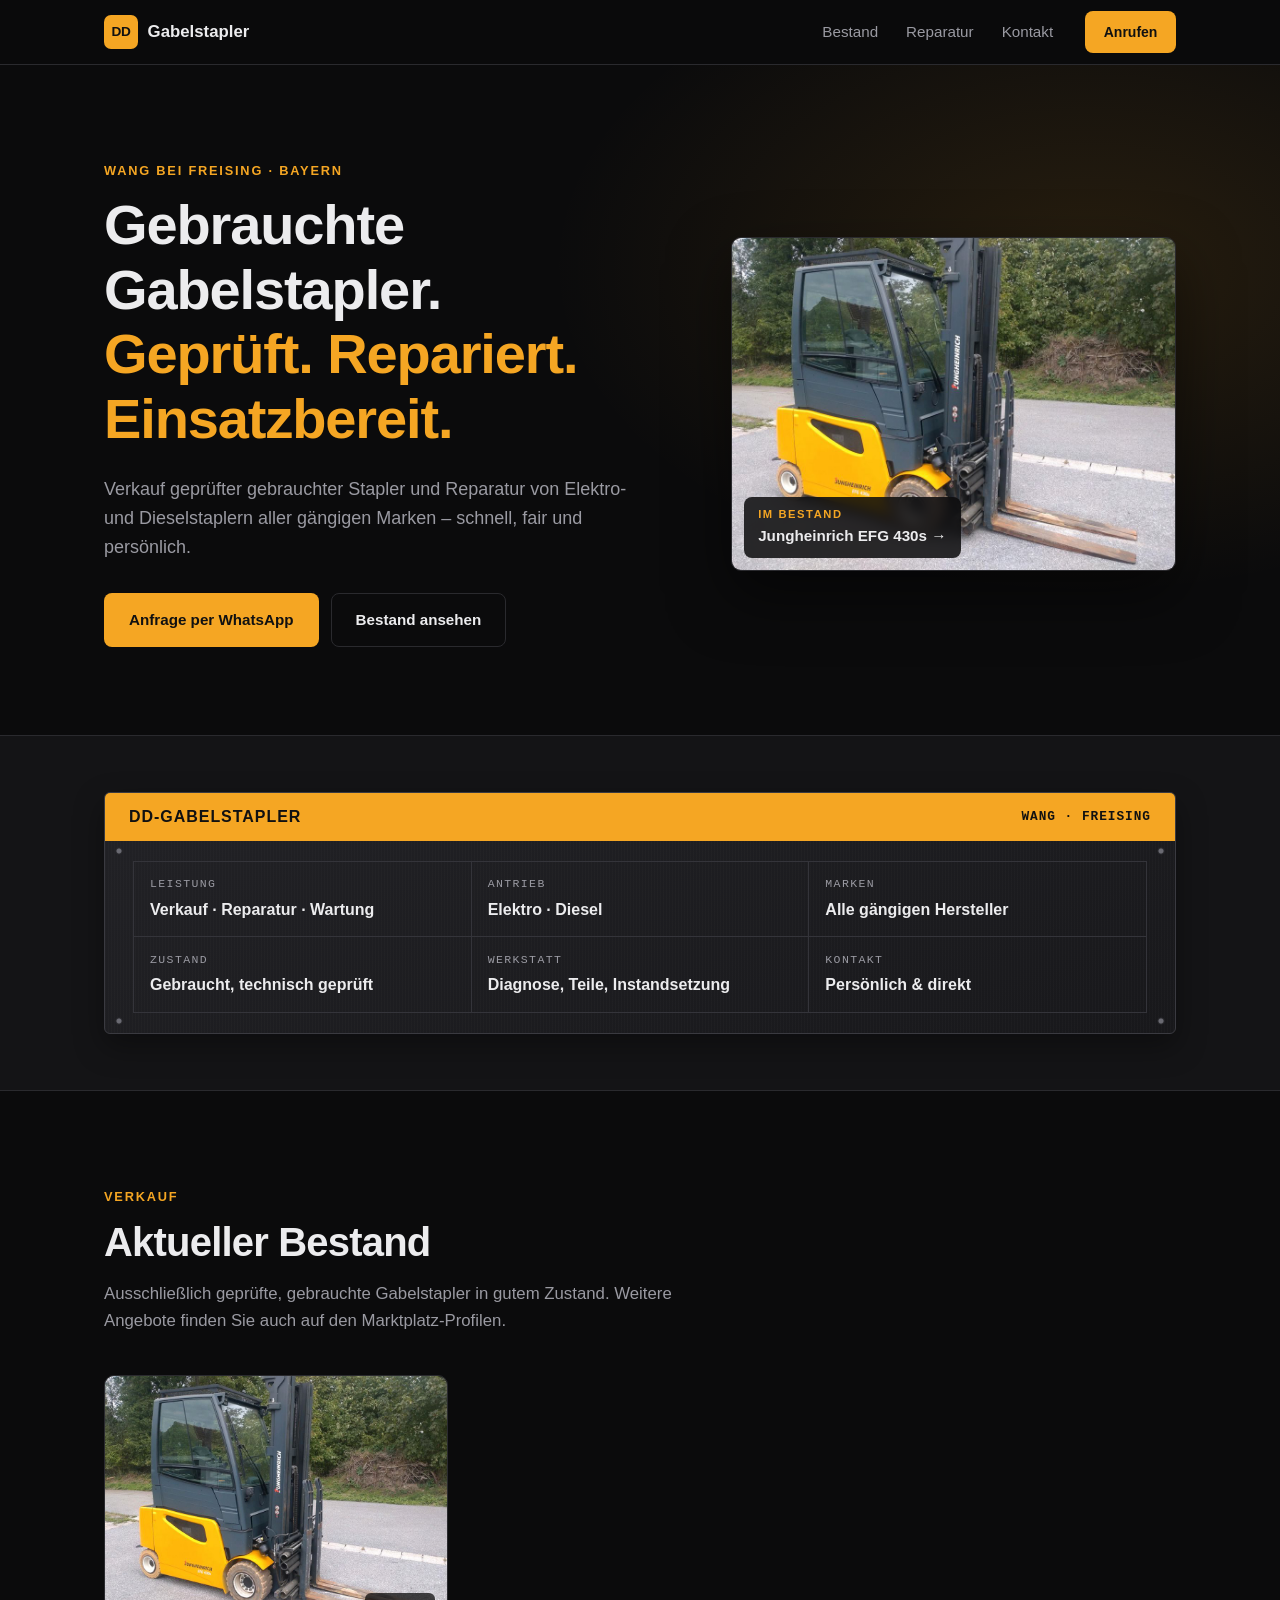
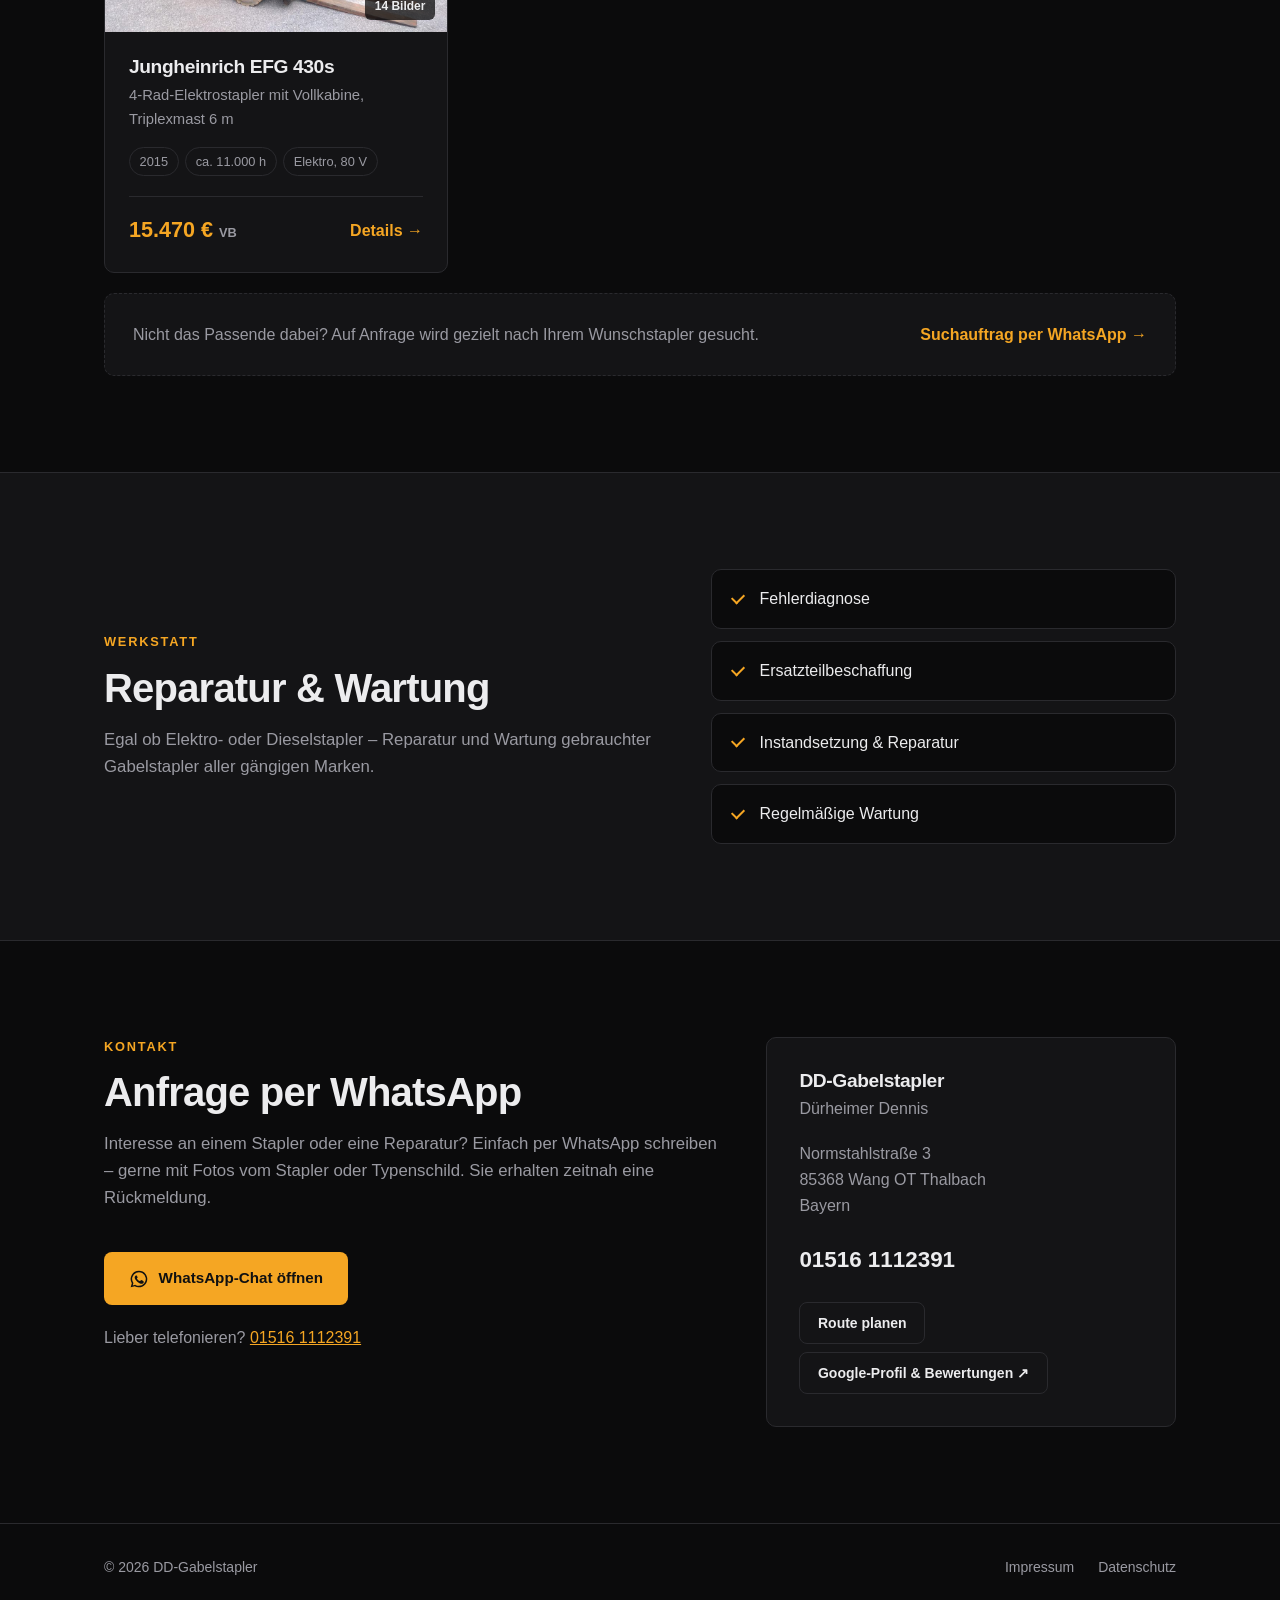
==== commit c8897822: "Switch inquiries to WhatsApp, use real photo in hero, neutral copy - Replace forklift illustration w" ====
--- a/index.html
+++ b/index.html
@@ -8,7 +8,7 @@
   <link rel="manifest" href="manifest.json">
   <link rel="icon" href="icons/icon.svg" type="image/svg+xml">
   <meta name="theme-color" content="#0b0b0c">
-  <link rel="stylesheet" href="style.css">
+  <link rel="stylesheet" href="style.css?v=4">
 </head>
 <body>
   <header class="site-header">
@@ -32,49 +32,37 @@
         <div class="hero-text">
           <p class="eyebrow">Wang bei Freising · Bayern</p>
           <h1>Gebrauchte Gabelstapler.<br><span class="accent">Geprüft. Repariert. Einsatzbereit.</span></h1>
-          <p class="lead">Wir verkaufen geprüfte gebrauchte Stapler und reparieren Elektro- und Dieselstapler aller gängigen Marken – schnell, fair und persönlich.</p>
+          <p class="lead">Verkauf geprüfter gebrauchter Stapler und Reparatur von Elektro- und Dieselstaplern aller gängigen Marken – schnell, fair und persönlich.</p>
           <div class="hero-actions">
-            <a href="#kontakt" class="btn btn-primary">Anfrage stellen</a>
+            <a href="https://wa.me/4915161112391?text=Hallo%2C%20ich%20habe%20eine%20Anfrage%20zu%20einem%20Gabelstapler." target="_blank" rel="noopener" class="btn btn-primary">Anfrage per WhatsApp</a>
             <a href="#bestand" class="btn btn-ghost">Bestand ansehen</a>
           </div>
           <button id="install-btn" class="btn-link" hidden>App installieren</button>
         </div>
-        <div class="hero-visual" aria-hidden="true">
-          <svg viewBox="0 0 240 180" class="forklift">
-            <g fill="none" stroke="currentColor" stroke-width="3" stroke-linejoin="round" stroke-linecap="round">
-              <path d="M40 20 V140"/>
-              <path d="M52 20 V140"/>
-              <path d="M30 128 H90"/>
-              <path d="M30 108 H90"/>
-              <path d="M90 140 V60 H140 L160 30 H190 V100"/>
-              <path d="M90 100 H215 V140 H90"/>
-              <path d="M160 30 V60 H140"/>
-            </g>
-            <circle cx="115" cy="148" r="18" fill="none" stroke="currentColor" stroke-width="3"/>
-            <circle cx="190" cy="148" r="18" fill="none" stroke="currentColor" stroke-width="3"/>
-            <circle cx="115" cy="148" r="5" class="hub"/>
-            <circle cx="190" cy="148" r="5" class="hub"/>
-          </svg>
+        <div class="hero-visual">
+          <a href="stapler.html?id=jungheinrich-efg-430s" class="hero-photo">
+            <img src="images/jungheinrich-efg-430s/01.jpg" alt="Jungheinrich EFG 430s Elektrostapler mit Vollkabine" width="960" height="720">
+            <span class="hero-photo-tag"><span class="eyebrow">Im Bestand</span>Jungheinrich EFG 430s →</span>
+          </a>
         </div>
       </div>
     </section>
 
     <section class="features">
-      <div class="container feature-grid">
-        <div class="feature">
-          <span class="feature-num">01</span>
-          <h3>Geprüfter Gebrauchtbestand</h3>
-          <p>Jeder Stapler wird vor dem Verkauf technisch durchgesehen.</p>
-        </div>
-        <div class="feature">
-          <span class="feature-num">02</span>
-          <h3>Reparatur &amp; Wartung</h3>
-          <p>Diagnose, Ersatzteile und Instandsetzung aus einer Hand.</p>
-        </div>
-        <div class="feature">
-          <span class="feature-num">03</span>
-          <h3>Elektro &amp; Diesel</h3>
-          <p>Erfahrung mit allen gängigen Antriebsarten und Marken.</p>
+      <div class="container">
+        <div class="plate">
+          <div class="plate-head">
+            <span>DD-Gabelstapler</span>
+            <span class="plate-code">Wang · Freising</span>
+          </div>
+          <dl class="plate-grid">
+            <div><dt>Leistung</dt><dd>Verkauf · Reparatur · Wartung</dd></div>
+            <div><dt>Antrieb</dt><dd>Elektro · Diesel</dd></div>
+            <div><dt>Marken</dt><dd>Alle gängigen Hersteller</dd></div>
+            <div><dt>Zustand</dt><dd>Gebraucht, technisch geprüft</dd></div>
+            <div><dt>Werkstatt</dt><dd>Diagnose, Teile, Instandsetzung</dd></div>
+            <div><dt>Kontakt</dt><dd>Persönlich &amp; direkt</dd></div>
+          </dl>
         </div>
       </div>
     </section>
@@ -84,12 +72,12 @@
         <div class="section-head">
           <p class="eyebrow">Verkauf</p>
           <h2>Aktueller Bestand</h2>
-          <p class="section-lead">Ausschließlich geprüfte, gebrauchte Gabelstapler in gutem Zustand. Aktuelle Angebote finden Sie auch auf unseren Marktplatz-Profilen.</p>
+          <p class="section-lead">Ausschließlich geprüfte, gebrauchte Gabelstapler in gutem Zustand. Weitere Angebote finden Sie auch auf den Marktplatz-Profilen.</p>
         </div>
         <div class="grid" id="inventory"></div>
         <div class="card placeholder search-cta">
-          <p>Nicht das Passende dabei? Wir suchen gezielt für Sie.</p>
-          <a href="#kontakt" class="btn-link">Suchauftrag stellen →</a>
+          <p>Nicht das Passende dabei? Auf Anfrage wird gezielt nach Ihrem Wunschstapler gesucht.</p>
+          <a href="https://wa.me/4915161112391?text=Hallo%2C%20ich%20suche%20einen%20Gabelstapler%3A%20" target="_blank" rel="noopener" class="btn-link">Suchauftrag per WhatsApp →</a>
         </div>
       </div>
     </section>
@@ -99,7 +87,7 @@
         <div class="section-head">
           <p class="eyebrow">Werkstatt</p>
           <h2>Reparatur &amp; Wartung</h2>
-          <p class="section-lead">Egal ob Elektro- oder Dieselstapler – wir reparieren und warten gebrauchte Gabelstapler aller gängigen Marken.</p>
+          <p class="section-lead">Egal ob Elektro- oder Dieselstapler – Reparatur und Wartung gebrauchter Gabelstapler aller gängigen Marken.</p>
         </div>
         <ul class="checklist">
           <li>Fehlerdiagnose</li>
@@ -115,31 +103,14 @@
         <div>
           <div class="section-head">
             <p class="eyebrow">Kontakt</p>
-            <h2>Anfrage stellen</h2>
-            <p class="section-lead">Interesse an einem Stapler oder eine Reparatur? Schreiben Sie uns – wir melden uns zeitnah.</p>
+            <h2>Anfrage per WhatsApp</h2>
+            <p class="section-lead">Interesse an einem Stapler oder eine Reparatur? Einfach per WhatsApp schreiben – gerne mit Fotos vom Stapler oder Typenschild. Sie erhalten zeitnah eine Rückmeldung.</p>
           </div>
-          <form id="kontaktform">
-            <div class="field-row">
-              <div class="field">
-                <label for="name">Name</label>
-                <input type="text" id="name" name="name" autocomplete="name" required>
-              </div>
-              <div class="field">
-                <label for="telefon">Telefon <span class="optional">(optional)</span></label>
-                <input type="tel" id="telefon" name="telefon" autocomplete="tel">
-              </div>
-            </div>
-            <div class="field">
-              <label for="email">E-Mail</label>
-              <input type="email" id="email" name="email" autocomplete="email" required>
-            </div>
-            <div class="field">
-              <label for="nachricht">Nachricht</label>
-              <textarea id="nachricht" name="nachricht" rows="5" required></textarea>
-            </div>
-            <button type="submit" class="btn btn-primary">Anfrage senden</button>
-            <p id="form-status" role="status"></p>
-          </form>
+          <a href="https://wa.me/4915161112391?text=Hallo%2C%20ich%20habe%20eine%20Anfrage%3A%20" target="_blank" rel="noopener" class="btn btn-primary btn-whatsapp">
+            <svg viewBox="0 0 24 24" width="20" height="20" aria-hidden="true"><path fill="currentColor" d="M12 2a10 10 0 0 0-8.6 15.1L2 22l5-1.3A10 10 0 1 0 12 2Zm0 18.2a8.2 8.2 0 0 1-4.2-1.1l-.3-.2-3 .8.8-2.9-.2-.3A8.2 8.2 0 1 1 12 20.2Zm4.5-6.1c-.2-.1-1.5-.7-1.7-.8-.2-.1-.4-.1-.6.1l-.8 1c-.1.2-.3.2-.5.1a6.7 6.7 0 0 1-3.3-2.9c-.2-.4.2-.4.7-1.3.1-.2 0-.3 0-.4l-.8-1.8c-.2-.5-.4-.4-.6-.4h-.5a1 1 0 0 0-.7.3 3 3 0 0 0-.9 2.2 5.2 5.2 0 0 0 1.1 2.8 11.9 11.9 0 0 0 4.6 4c1.7.7 2.4.8 3.2.7a2.8 2.8 0 0 0 1.8-1.3 2.3 2.3 0 0 0 .2-1.3c-.1-.1-.2-.2-.5-.3Z"/></svg>
+            WhatsApp-Chat öffnen
+          </a>
+          <p class="contact-alt muted">Lieber telefonieren? <a href="tel:+4915161112391">01516 1112391</a></p>
         </div>
 
         <aside class="contact-card">
@@ -167,7 +138,7 @@
     </div>
   </footer>
 
-  <script src="bestand.js"></script>
-  <script src="app.js"></script>
+  <script src="bestand.js?v=4"></script>
+  <script src="app.js?v=4"></script>
 </body>
 </html>
--- a/style.css
+++ b/style.css
@@ -223,55 +223,128 @@
   justify-content: center;
 }
 
-.forklift {
+.hero-photo {
+  position: relative;
+  display: block;
   width: 100%;
-  max-width: 380px;
-  color: #3a3a40;
-}
-
-.forklift .hub {
-  fill: var(--accent);
-}
-
-/* Features */
+  max-width: 480px;
+  border: 1px solid var(--border);
+  border-radius: var(--radius);
+  overflow: hidden;
+  box-shadow: 0 24px 60px rgba(0, 0, 0, 0.5);
+  color: var(--text);
+  text-decoration: none;
+}
+
+.hero-photo img {
+  display: block;
+  width: 100%;
+  height: auto;
+  transition: transform 0.4s ease;
+}
+
+.hero-photo:hover img {
+  transform: scale(1.03);
+}
+
+.hero-photo-tag {
+  position: absolute;
+  left: 12px;
+  bottom: 12px;
+  display: flex;
+  flex-direction: column;
+  padding: 0.6rem 0.9rem;
+  border-radius: 8px;
+  background: rgba(11, 11, 12, 0.85);
+  backdrop-filter: blur(6px);
+  font-weight: 700;
+  font-size: 0.95rem;
+}
+
+.hero-photo-tag .eyebrow {
+  margin: 0;
+  font-size: 0.7rem;
+}
+
+/* Typenschild */
 .features {
+  padding: 56px 0;
   background: var(--surface);
   border-bottom: 1px solid var(--border);
 }
 
-.feature-grid {
+.plate {
+  position: relative;
+  padding: 0 0 1.25rem;
+  border: 1px solid #3a3a40;
+  border-radius: 6px;
+  background:
+    repeating-linear-gradient(90deg, rgba(255, 255, 255, 0.015) 0 1px, transparent 1px 3px),
+    linear-gradient(160deg, #222226, #18181b);
+  box-shadow: inset 0 1px 0 rgba(255, 255, 255, 0.05), 0 12px 30px rgba(0, 0, 0, 0.35);
+}
+
+/* Nieten in den vier Ecken */
+.plate::before,
+.plate::after {
+  content: "";
+  position: absolute;
+  left: 10px;
+  right: 10px;
+  height: 8px;
+  background:
+    radial-gradient(circle, #6a6a72 0 2px, #2a2a2e 3px, transparent 4px) left center / 8px 8px no-repeat,
+    radial-gradient(circle, #6a6a72 0 2px, #2a2a2e 3px, transparent 4px) right center / 8px 8px no-repeat;
+}
+
+.plate::before { top: 54px; }
+.plate::after { bottom: 8px; }
+
+.plate-head {
+  display: flex;
+  justify-content: space-between;
+  align-items: center;
+  gap: 1rem;
+  padding: 0.7rem 1.5rem;
+  border-radius: 5px 5px 0 0;
+  background: var(--accent);
+  color: #111;
+  font-weight: 800;
+  letter-spacing: 0.06em;
+  text-transform: uppercase;
+}
+
+.plate-code {
+  font-family: ui-monospace, "Cascadia Mono", Consolas, monospace;
+  font-size: 0.8rem;
+  font-weight: 600;
+}
+
+.plate-grid {
   display: grid;
   grid-template-columns: repeat(3, 1fr);
-}
-
-.feature {
-  padding: 2.5rem 2rem;
-  border-left: 1px solid var(--border);
-}
-
-.feature:first-child {
-  border-left: none;
-  padding-left: 0;
-}
-
-.feature-num {
-  display: block;
-  margin-bottom: 0.75rem;
-  font-size: 0.8rem;
-  font-weight: 700;
-  color: var(--accent);
-  letter-spacing: 0.1em;
-}
-
-.feature h3 {
-  font-size: 1.1rem;
-  margin-bottom: 0.4rem;
-}
-
-.feature p {
-  margin: 0;
-  color: var(--muted);
-  font-size: 0.95rem;
+  margin: 1.25rem 1.75rem 0;
+  border-top: 1px solid #34343a;
+  border-left: 1px solid #34343a;
+}
+
+.plate-grid > div {
+  padding: 0.85rem 1rem;
+  border-right: 1px solid #34343a;
+  border-bottom: 1px solid #34343a;
+}
+
+.plate-grid dt {
+  font-family: ui-monospace, "Cascadia Mono", Consolas, monospace;
+  font-size: 0.72rem;
+  letter-spacing: 0.12em;
+  text-transform: uppercase;
+  color: var(--muted);
+}
+
+.plate-grid dd {
+  margin: 0.2rem 0 0;
+  font-weight: 600;
 }
 
 /* Sections */
@@ -686,63 +759,14 @@
   align-items: start;
 }
 
-form {
-  display: grid;
-  gap: 1.1rem;
-}
-
-.field-row {
-  display: grid;
-  grid-template-columns: 1fr 1fr;
-  gap: 1.1rem;
-}
-
-.field {
-  display: grid;
-  gap: 0.4rem;
-}
-
-label {
-  font-size: 0.875rem;
-  font-weight: 600;
-}
-
-.optional {
-  font-weight: 400;
-  color: var(--muted);
-}
-
-input,
-textarea {
-  width: 100%;
-  padding: 0.8rem 0.9rem;
-  background: var(--surface);
-  border: 1px solid var(--border);
-  border-radius: 8px;
-  color: var(--text);
-  font: inherit;
-  transition: border-color 0.2s, box-shadow 0.2s;
-}
-
-input:focus,
-textarea:focus {
-  outline: none;
-  border-color: var(--accent);
-  box-shadow: 0 0 0 3px rgba(245, 166, 35, 0.2);
-}
-
-form .btn {
-  justify-self: start;
-}
-
-#form-status {
-  margin: 0;
-  color: #5fd38d;
-  font-weight: 600;
-}
-
-#form-status:empty {
-  display: none;
+.btn-whatsapp {
+  display: inline-flex;
+  align-items: center;
+  gap: 0.6rem;
+}
+
+.contact-alt {
+  margin: 1.25rem 0 0;
 }
 
 .contact-card {
@@ -849,22 +873,20 @@
   }
 
   .hero-visual {
+    justify-content: flex-start;
+  }
+
+  .plate-grid {
+    grid-template-columns: 1fr 1fr;
+    margin: 1rem 1rem 0;
+  }
+
+  .plate-head {
+    padding: 0.7rem 1rem;
+  }
+
+  .plate-code {
     display: none;
-  }
-
-  .feature-grid {
-    grid-template-columns: 1fr;
-  }
-
-  .feature,
-  .feature:first-child {
-    padding: 1.75rem 0;
-    border-left: none;
-    border-top: 1px solid var(--border);
-  }
-
-  .feature:first-child {
-    border-top: none;
   }
 
   .section {
@@ -894,10 +916,6 @@
   .header-cta {
     margin-left: auto;
   }
-
-  .field-row {
-    grid-template-columns: 1fr;
-  }
 }
 
 .contact-links {
